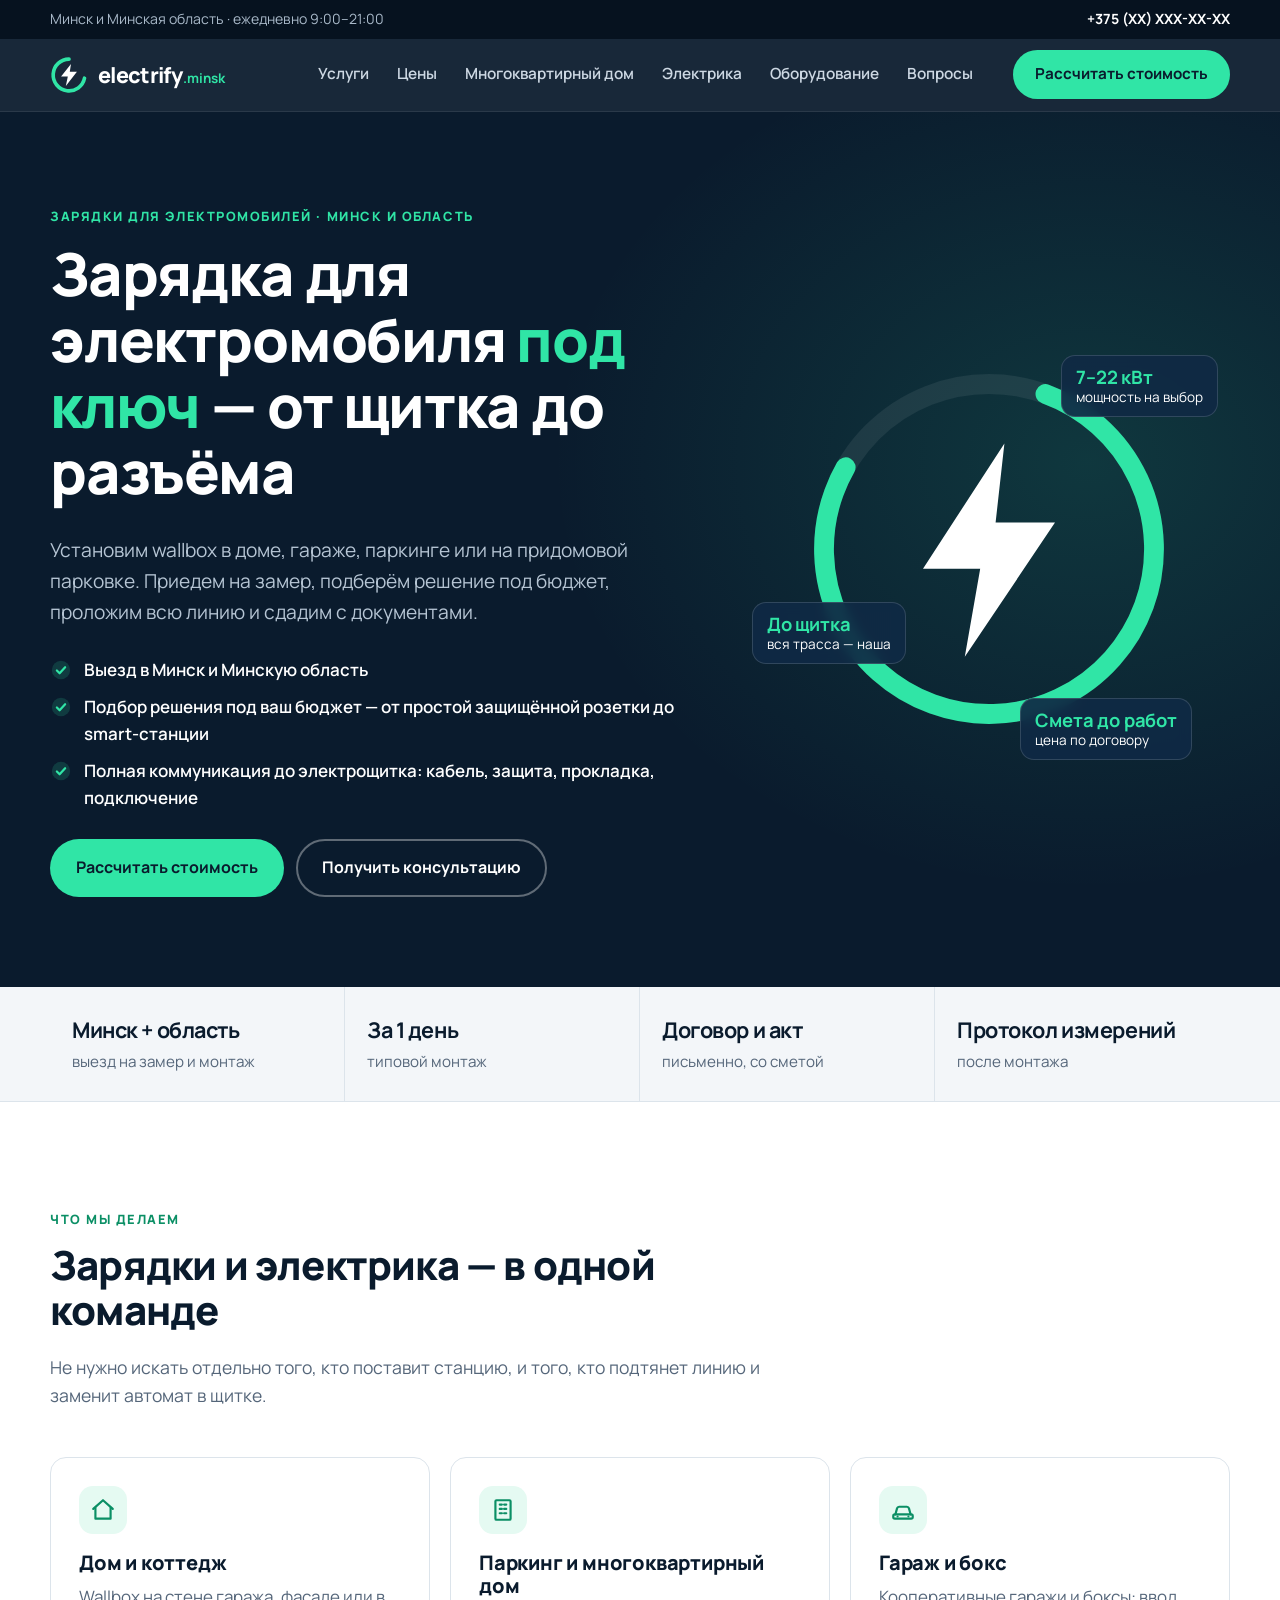
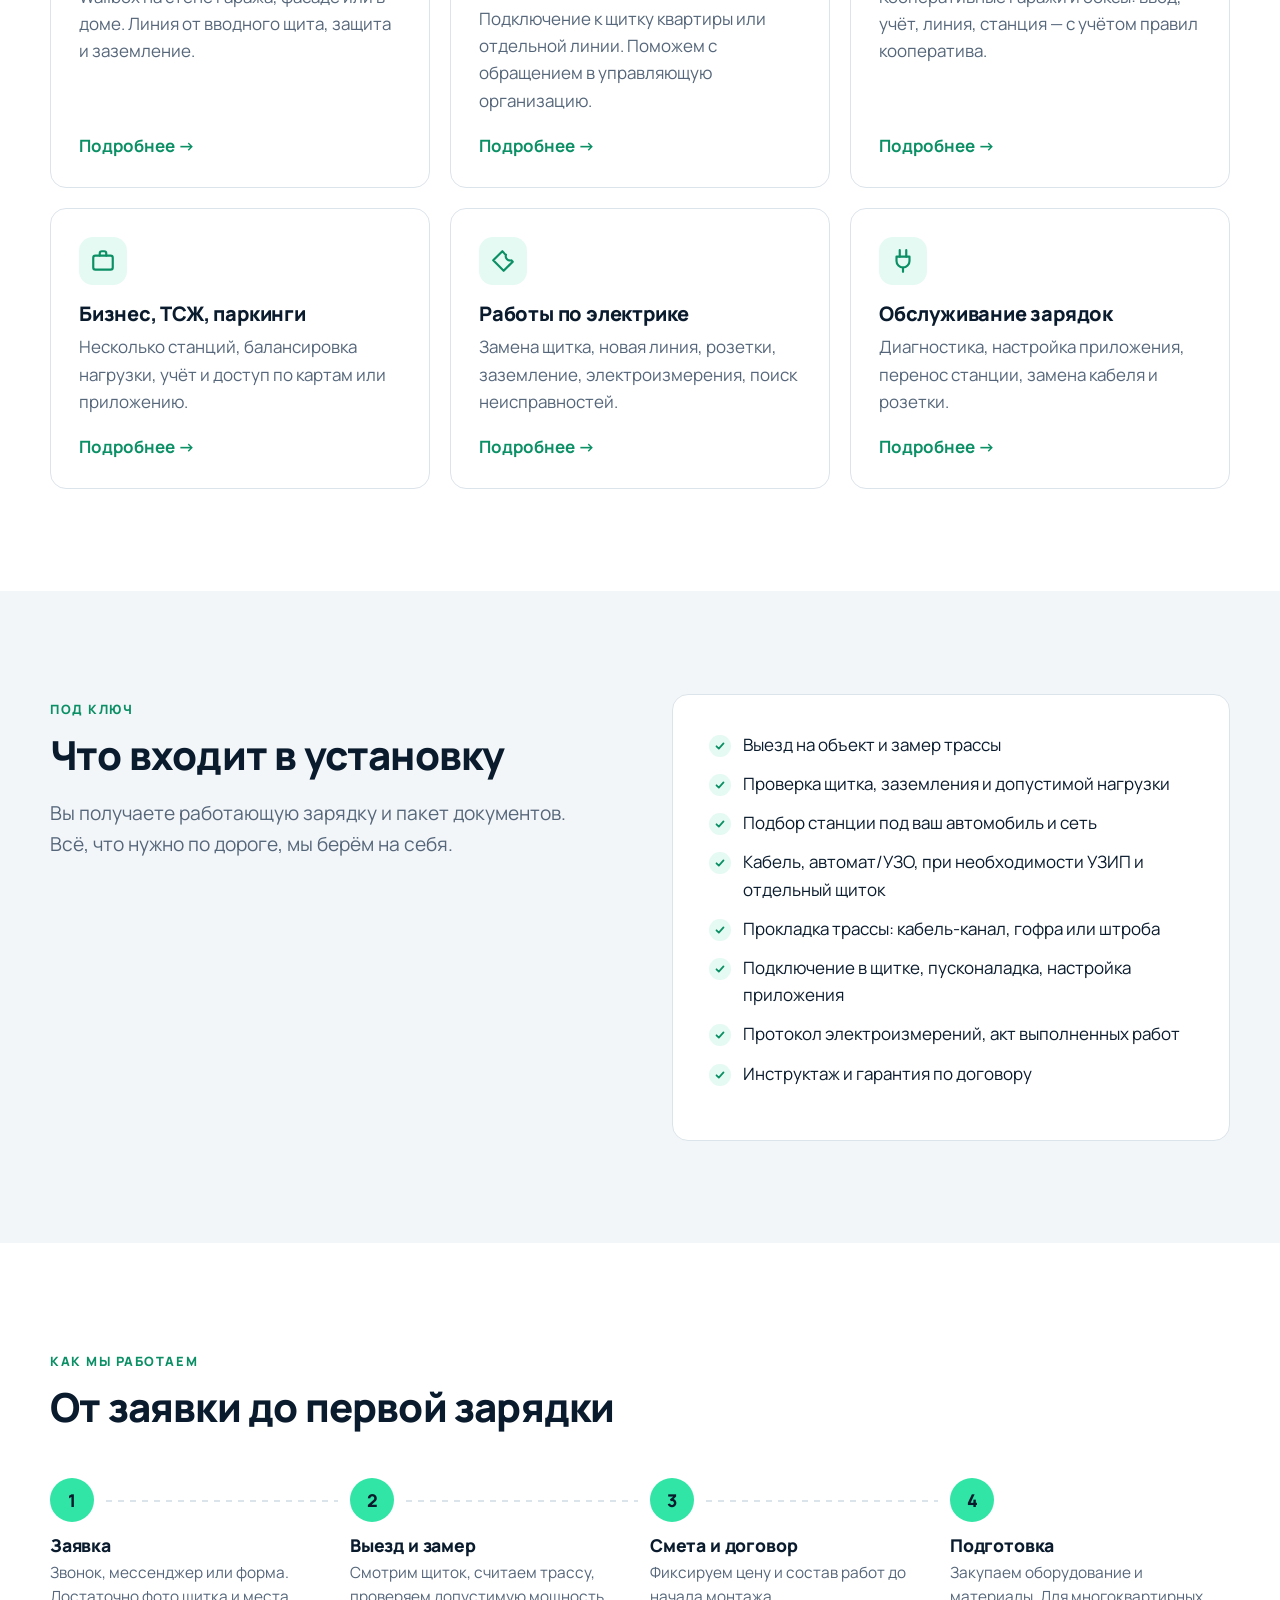
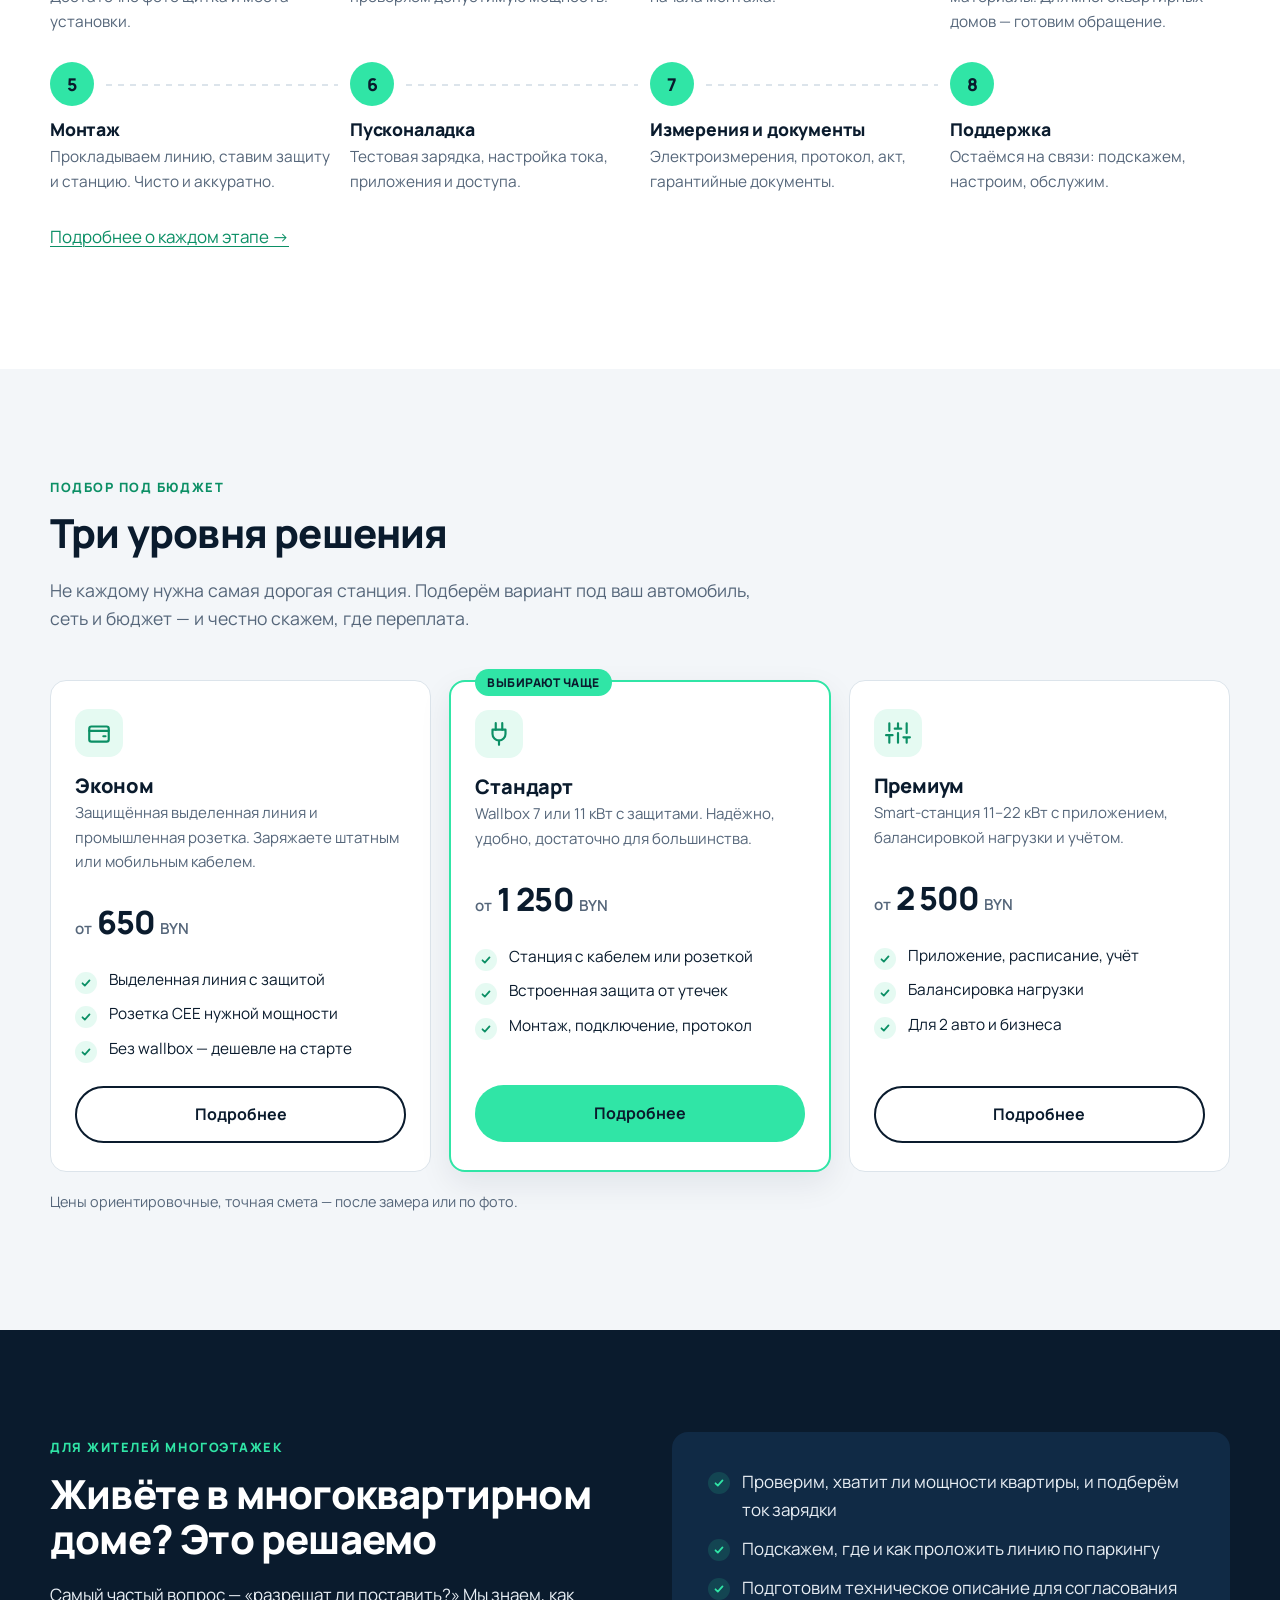
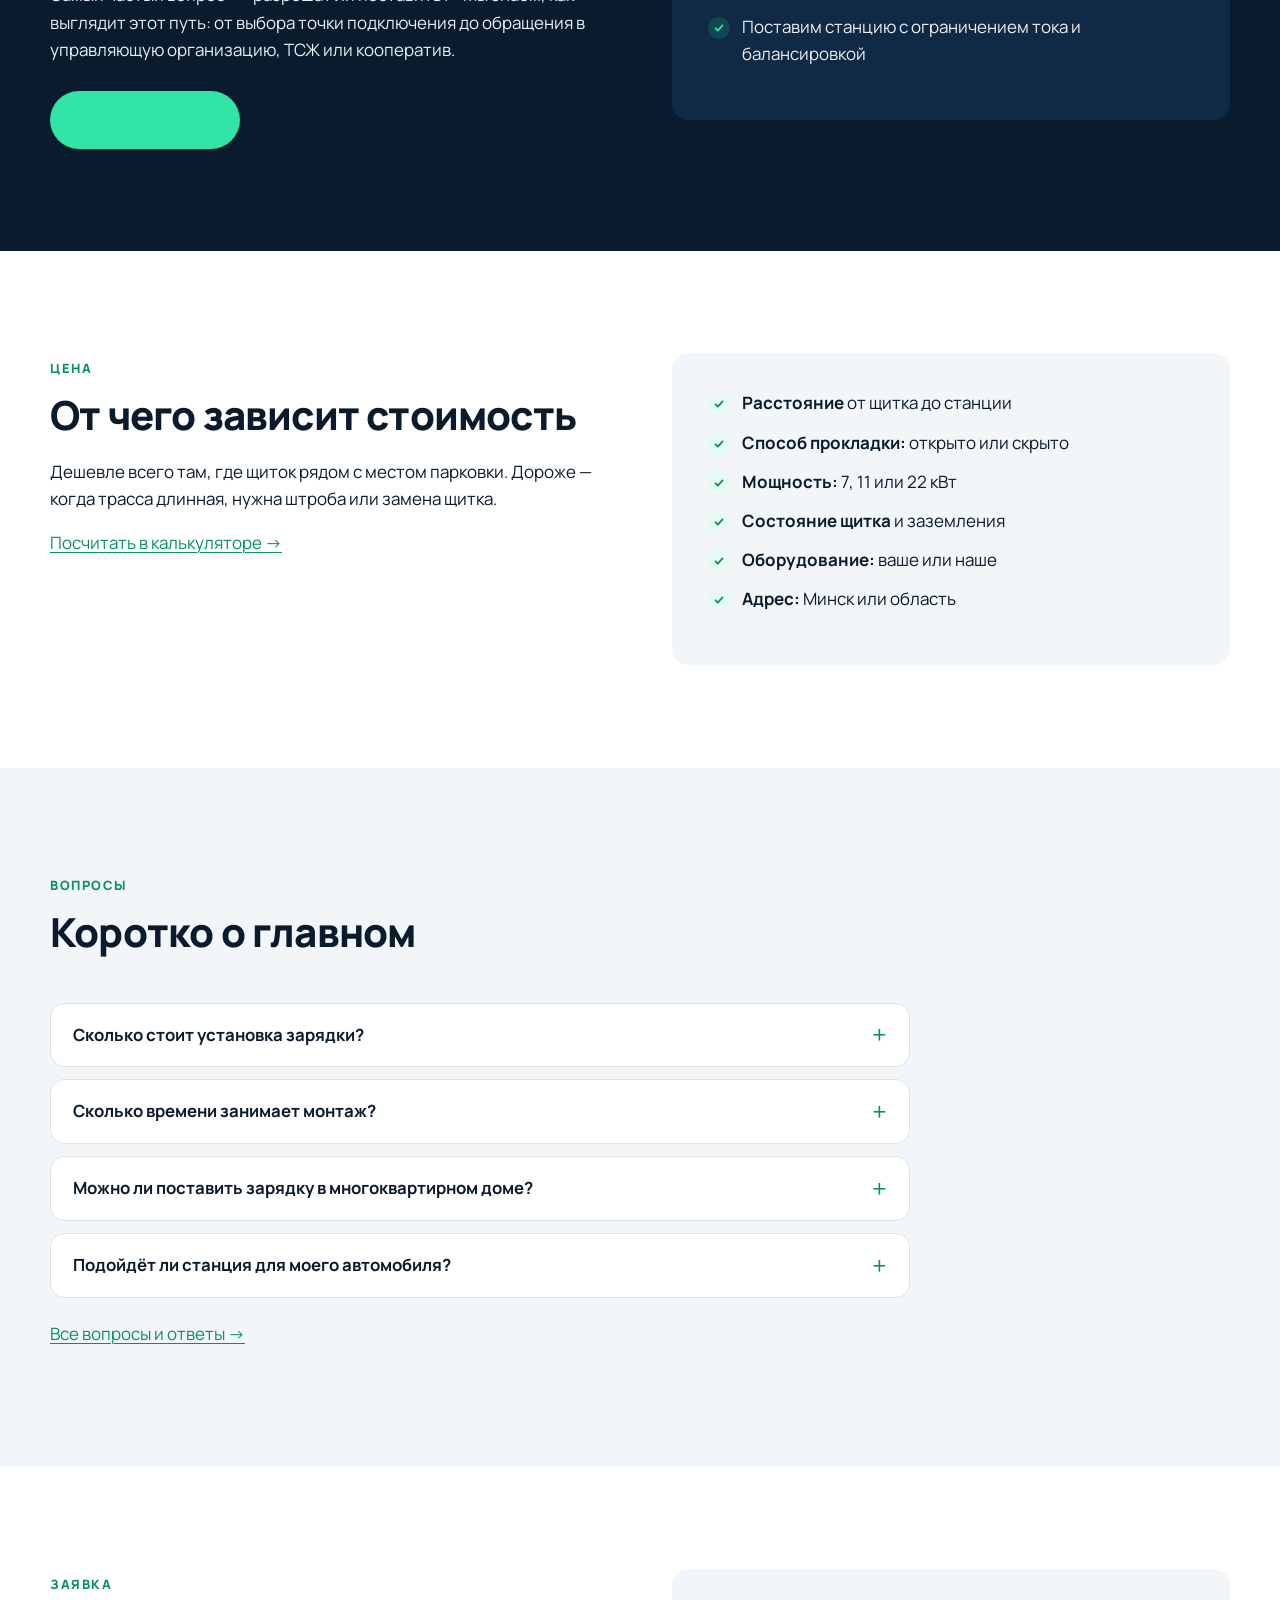
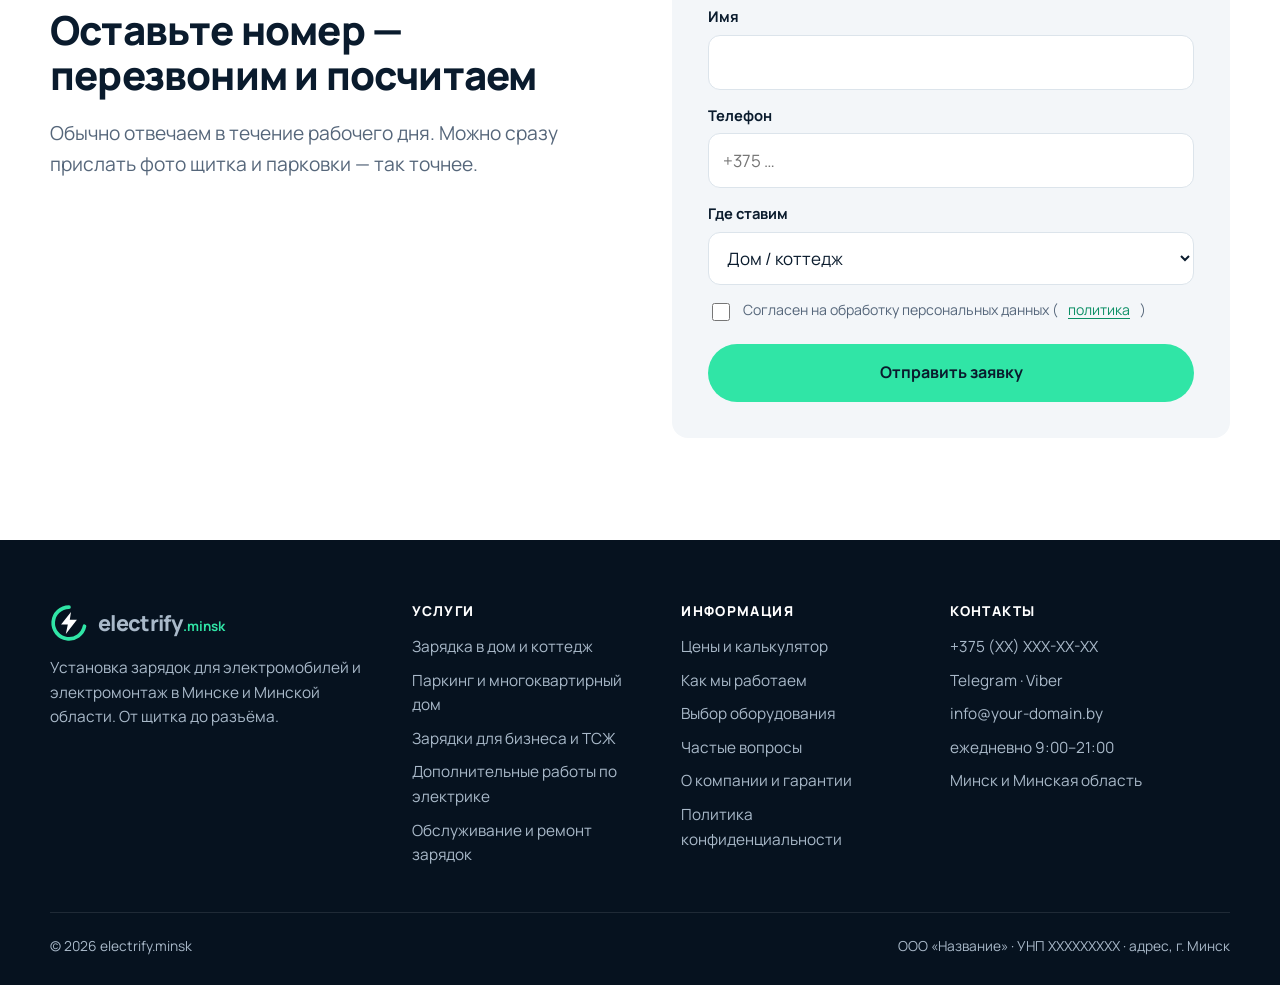
==== index.html @ cba65b7b "electrify.minsk: initial site" ====
<!doctype html>
<html lang="ru">
<head>
<meta charset="utf-8">
<meta name="viewport" content="width=device-width, initial-scale=1">
<title>Установка зарядок для электромобилей в Минске под ключ | electrify.minsk</title>
<meta name="description" content="Установка зарядных станций для электромобилей в Минске и Минской области: дом, гараж, паркинг. Подбор под бюджет, вся трасса до щитка, документы. Рассчитайте стоимость онлайн.">
<meta name="theme-color" content="#0a1b2d">
<meta property="og:type" content="website">
<meta property="og:title" content="Установка зарядок для электромобилей в Минске под ключ | electrify.minsk">
<meta property="og:description" content="Установка зарядных станций для электромобилей в Минске и Минской области: дом, гараж, паркинг. Подбор под бюджет, вся трасса до щитка, документы. Рассчитайте стоимость онлайн.">
<meta property="og:image" content="assets/logo.png">
<meta property="og:locale" content="ru_RU">
<link rel="icon" type="image/png" href="assets/logo.png">
<link rel="apple-touch-icon" href="assets/logo.png">
<link rel="preconnect" href="https://fonts.googleapis.com">
<link rel="preconnect" href="https://fonts.gstatic.com" crossorigin>
<link href="https://fonts.googleapis.com/css2?family=Manrope:wght@400;500;600;700;800&display=swap&subset=cyrillic" rel="stylesheet">
<link rel="stylesheet" href="assets/style.css">
<noscript><style>.reveal{opacity:1;transform:none}</style></noscript>
<script type="application/ld+json">
{"@context":"https://schema.org","@type":"Electrician","name":"electrify.minsk",
"description":"Установка зарядных станций для электромобилей под ключ в Минске и Минской области, электромонтажные работы.",
"areaServed":[{"@type":"City","name":"Минск"},{"@type":"AdministrativeArea","name":"Минская область"}]}
</script>
</head>
<body>
<div class="topbar"><div class="container">
<span>Минск и Минская область · ежедневно 9:00–21:00</span>
<a href="tel:+375XXXXXXXXX">+375 (XX) XXX-XX-XX</a>
</div></div>
<header class="site-header"><div class="container header-inner">
<a class="brand" href="index.html" aria-label="electrify.minsk — на главную"><svg viewBox="0 0 48 48" aria-hidden="true"><path d="M24 4a20 20 0 1 0 19.6 24" fill="none" stroke="#30e5a6" stroke-width="4.6" stroke-linecap="round"/><path d="M26.5 10 14 26h8.5L20 38l14-18h-9z" fill="#fff"/></svg><span class="brand-word">electrify<small>.minsk</small></span></a>
<nav class="nav" id="nav" aria-label="Основное меню"><a href="services.html">Услуги</a><a href="prices.html">Цены</a><a href="apartment.html">Многоквартирный дом</a><a href="electrics.html">Электрика</a><a href="equipment.html">Оборудование</a><a href="faq.html">Вопросы</a></nav>
<a class="btn btn-primary header-cta" href="prices.html#calc">Рассчитать стоимость</a>
<button class="burger" type="button" aria-label="Открыть меню" aria-expanded="false" aria-controls="nav"><span></span></button>
</div></header>
<main>
<section class="hero"><div class="container hero-grid">
<div>
<span class="eyebrow">Зарядки для электромобилей · Минск и область</span>
<h1>Зарядка для электромобиля <em>под ключ</em> — от щитка до разъёма</h1>
<p class="lead">Установим wallbox в доме, гараже, паркинге или на придомовой парковке. Приедем на замер, подберём решение под бюджет, проложим всю линию и сдадим с документами.</p>
<ul class="hero-points">
<li><svg viewBox="0 0 24 24" fill="none" aria-hidden="true"><circle cx="12" cy="12" r="10" fill="rgba(48,229,166,.16)"/><path d="M7.5 12.5l3 3 6-6.5" stroke="#30e5a6" stroke-width="2.4" stroke-linecap="round" stroke-linejoin="round"/></svg><span>Выезд в Минск и Минскую область</span></li>
<li><svg viewBox="0 0 24 24" fill="none" aria-hidden="true"><circle cx="12" cy="12" r="10" fill="rgba(48,229,166,.16)"/><path d="M7.5 12.5l3 3 6-6.5" stroke="#30e5a6" stroke-width="2.4" stroke-linecap="round" stroke-linejoin="round"/></svg><span>Подбор решения под ваш бюджет — от простой защищённой розетки до smart-станции</span></li>
<li><svg viewBox="0 0 24 24" fill="none" aria-hidden="true"><circle cx="12" cy="12" r="10" fill="rgba(48,229,166,.16)"/><path d="M7.5 12.5l3 3 6-6.5" stroke="#30e5a6" stroke-width="2.4" stroke-linecap="round" stroke-linejoin="round"/></svg><span>Полная коммуникация до электрощитка: кабель, защита, прокладка, подключение</span></li>
</ul>
<div class="btn-row"><a class="btn btn-primary" href="prices.html#calc">Рассчитать стоимость</a><a class="btn btn-ghost" href="contacts.html">Получить консультацию</a></div>
</div>
<div class="hero-visual">
<svg class="ring" viewBox="0 0 400 400" role="img" aria-label="Зарядка электромобиля">
<circle cx="200" cy="200" r="150" fill="none" stroke="rgba(255,255,255,.07)" stroke-width="18"/>
<circle class="ring-arc" cx="200" cy="200" r="150" fill="none" stroke="#30e5a6" stroke-width="18" stroke-linecap="round" transform="rotate(-70 200 200)"/>
<path d="M214 104 140 218h52l-14 80 82-122h-54z" fill="#fff"/>
</svg>
<div class="chip chip--1"><b>7–22 кВт</b>мощность на выбор</div>
<div class="chip chip--2"><b>До щитка</b>вся трасса — наша</div>
<div class="chip chip--3"><b>Смета до работ</b>цена по договору</div>
</div>
</div></section>

<section class="facts"><div class="container facts-grid">
<div class="fact"><b>Минск + область</b><span>выезд на замер и монтаж</span></div>
<div class="fact"><b>За 1 день</b><span>типовой монтаж</span></div>
<div class="fact"><b>Договор и акт</b><span>письменно, со сметой</span></div>
<div class="fact"><b>Протокол измерений</b><span>после монтажа</span></div>
</div></section>

<section class="section"><div class="container">
<div class="section-head reveal"><span class="eyebrow">Что мы делаем</span><h2>Зарядки и электрика — в одной команде</h2>
<p>Не нужно искать отдельно того, кто поставит станцию, и того, кто подтянет линию и заменит автомат в щитке.</p></div>
<div class="grid grid-3 reveal">
<a class="card" href="services.html#house"><div class="icon"><svg viewBox="0 0 24 24" fill="none" stroke="currentColor" stroke-width="2" stroke-linecap="round" stroke-linejoin="round" aria-hidden="true"><path d="M3 11l9-8 9 8"/><path d="M5 10v10h14V10"/></svg></div><h3>Дом и коттедж</h3><p>Wallbox на стене гаража, фасаде или в доме. Линия от вводного щита, защита и заземление.</p><span class="more">Подробнее →</span></a>
<a class="card" href="apartment.html"><div class="icon"><svg viewBox="0 0 24 24" fill="none" stroke="currentColor" stroke-width="2" stroke-linecap="round" stroke-linejoin="round" aria-hidden="true"><rect x="5" y="3" width="14" height="18" rx="1"/><path d="M9 7h2M13 7h2M9 11h2M13 11h2M9 15h2M13 15h2"/></svg></div><h3>Паркинг и многоквартирный дом</h3><p>Подключение к щитку квартиры или отдельной линии. Поможем с обращением в управляющую организацию.</p><span class="more">Подробнее →</span></a>
<a class="card" href="services.html#garage"><div class="icon"><svg viewBox="0 0 24 24" fill="none" stroke="currentColor" stroke-width="2" stroke-linecap="round" stroke-linejoin="round" aria-hidden="true"><path d="M5 16l1.5-5.5A2 2 0 0 1 8.4 9h7.2a2 2 0 0 1 1.9 1.5L19 16"/><rect x="3" y="16" width="18" height="4" rx="1.5"/><path d="M7 18h.01M17 18h.01"/></svg></div><h3>Гараж и бокс</h3><p>Кооперативные гаражи и боксы: ввод, учёт, линия, станция — с учётом правил кооператива.</p><span class="more">Подробнее →</span></a>
<a class="card" href="services.html#business"><div class="icon"><svg viewBox="0 0 24 24" fill="none" stroke="currentColor" stroke-width="2" stroke-linecap="round" stroke-linejoin="round" aria-hidden="true"><rect x="3" y="7" width="18" height="13" rx="2"/><path d="M9 7V5a2 2 0 0 1 2-2h2a2 2 0 0 1 2 2v2"/></svg></div><h3>Бизнес, ТСЖ, паркинги</h3><p>Несколько станций, балансировка нагрузки, учёт и доступ по картам или приложению.</p><span class="more">Подробнее →</span></a>
<a class="card" href="electrics.html"><div class="icon"><svg viewBox="0 0 24 24" fill="none" stroke="currentColor" stroke-width="2" stroke-linecap="round" stroke-linejoin="round" aria-hidden="true"><path d="M14.7 6.3a4 4 0 0 0 5 5L21 12.6 12.6 21 3 11.4l8.4-8.4 1.3 1.3a4 4 0 0 0 2 2z"/></svg></div><h3>Работы по электрике</h3><p>Замена щитка, новая линия, розетки, заземление, электроизмерения, поиск неисправностей.</p><span class="more">Подробнее →</span></a>
<a class="card" href="services.html#service"><div class="icon"><svg viewBox="0 0 24 24" fill="none" stroke="currentColor" stroke-width="2" stroke-linecap="round" stroke-linejoin="round" aria-hidden="true"><path d="M9 2v6M15 2v6"/><path d="M6 8h12v4a6 6 0 0 1-12 0z"/><path d="M12 18v4"/></svg></div><h3>Обслуживание зарядок</h3><p>Диагностика, настройка приложения, перенос станции, замена кабеля и розетки.</p><span class="more">Подробнее →</span></a>
</div></div></section>

<section class="section section--alt"><div class="container split">
<div class="reveal"><span class="eyebrow">Под ключ</span><h2>Что входит в установку</h2>
<p class="lead" style="color:var(--muted)">Вы получаете работающую зарядку и пакет документов. Всё, что нужно по дороге, мы берём на себя.</p></div>
<div class="panel reveal"><ul class="checks">
<li>Выезд на объект и замер трассы</li>
<li>Проверка щитка, заземления и допустимой нагрузки</li>
<li>Подбор станции под ваш автомобиль и сеть</li>
<li>Кабель, автомат/УЗО, при необходимости УЗИП и отдельный щиток</li>
<li>Прокладка трассы: кабель-канал, гофра или штроба</li>
<li>Подключение в щитке, пусконаладка, настройка приложения</li>
<li>Протокол электроизмерений, акт выполненных работ</li>
<li>Инструктаж и гарантия по договору</li>
</ul></div>
</div></section>

<section class="section"><div class="container">
<div class="section-head reveal"><span class="eyebrow">Как мы работаем</span><h2>От заявки до первой зарядки</h2></div>
<ol class="steps reveal">
<li><h3>Заявка</h3><p>Звонок, мессенджер или форма. Достаточно фото щитка и места установки.</p></li>
<li><h3>Выезд и замер</h3><p>Смотрим щиток, считаем трассу, проверяем допустимую мощность.</p></li>
<li><h3>Смета и договор</h3><p>Фиксируем цену и состав работ до начала монтажа.</p></li>
<li><h3>Подготовка</h3><p>Закупаем оборудование и материалы. Для многоквартирных домов — готовим обращение.</p></li>
<li><h3>Монтаж</h3><p>Прокладываем линию, ставим защиту и станцию. Чисто и аккуратно.</p></li>
<li><h3>Пусконаладка</h3><p>Тестовая зарядка, настройка тока, приложения и доступа.</p></li>
<li><h3>Измерения и документы</h3><p>Электроизмерения, протокол, акт, гарантийные документы.</p></li>
<li><h3>Поддержка</h3><p>Остаёмся на связи: подскажем, настроим, обслужим.</p></li>
</ol>
<p style="margin-top:28px"><a href="process.html">Подробнее о каждом этапе →</a></p>
</div></section>

<section class="section section--alt"><div class="container">
<div class="section-head reveal"><span class="eyebrow">Подбор под бюджет</span><h2>Три уровня решения</h2>
<p>Не каждому нужна самая дорогая станция. Подберём вариант под ваш автомобиль, сеть и бюджет — и честно скажем, где переплата.</p></div>
<div class="tiers tiers--3 reveal">
<div class="tier"><div class="icon"><svg viewBox="0 0 24 24" fill="none" stroke="currentColor" stroke-width="2" stroke-linecap="round" stroke-linejoin="round" aria-hidden="true"><rect x="3" y="6" width="18" height="14" rx="2"/><path d="M3 10h18M16 15h2"/></svg></div><h3>Эконом</h3><p class="for">Защищённая выделенная линия и промышленная розетка. Заряжаете штатным или мобильным кабелем.</p><div class="price"><small>от</small> 650 <small>BYN</small></div>
<ul class="checks"><li>Выделенная линия с защитой</li><li>Розетка CEE нужной мощности</li><li>Без wallbox — дешевле на старте</li></ul><a class="btn btn-outline" href="prices.html">Подробнее</a></div>
<div class="tier tier--hit"><span class="tier-badge">Выбирают чаще</span><div class="icon"><svg viewBox="0 0 24 24" fill="none" stroke="currentColor" stroke-width="2" stroke-linecap="round" stroke-linejoin="round" aria-hidden="true"><path d="M9 2v6M15 2v6"/><path d="M6 8h12v4a6 6 0 0 1-12 0z"/><path d="M12 18v4"/></svg></div><h3>Стандарт</h3><p class="for">Wallbox 7 или 11 кВт с защитами. Надёжно, удобно, достаточно для большинства.</p><div class="price"><small>от</small> 1 250 <small>BYN</small></div>
<ul class="checks"><li>Станция с кабелем или розеткой</li><li>Встроенная защита от утечек</li><li>Монтаж, подключение, протокол</li></ul><a class="btn btn-primary" href="prices.html">Подробнее</a></div>
<div class="tier"><div class="icon"><svg viewBox="0 0 24 24" fill="none" stroke="currentColor" stroke-width="2" stroke-linecap="round" stroke-linejoin="round" aria-hidden="true"><path d="M4 21v-7M4 10V3M12 21v-9M12 8V3M20 21v-5M20 12V3M1 14h6M9 8h6M17 16h6"/></svg></div><h3>Премиум</h3><p class="for">Smart-станция 11–22 кВт с приложением, балансировкой нагрузки и учётом.</p><div class="price"><small>от</small> 2 500 <small>BYN</small></div>
<ul class="checks"><li>Приложение, расписание, учёт</li><li>Балансировка нагрузки</li><li>Для 2 авто и бизнеса</li></ul><a class="btn btn-outline" href="prices.html">Подробнее</a></div>
</div>
<p class="note" style="margin-top:18px">Цены ориентировочные, точная смета — после замера или по фото.</p>
</div></section>

<section class="section section--dark"><div class="container split">
<div class="reveal"><span class="eyebrow">Для жителей многоэтажек</span><h2>Живёте в многоквартирном доме? Это решаемо</h2>
<p>Самый частый вопрос — «разрешат ли поставить?» Мы знаем, как выглядит этот путь: от выбора точки подключения до обращения в управляющую организацию, ТСЖ или кооператив.</p>
<div class="btn-row"><a class="btn btn-primary" href="apartment.html">Как это работает</a></div></div>
<div class="panel reveal"><ul class="checks">
<li>Проверим, хватит ли мощности квартиры, и подберём ток зарядки</li>
<li>Подскажем, где и как проложить линию по паркингу</li>
<li>Подготовим техническое описание для согласования</li>
<li>Поставим станцию с ограничением тока и балансировкой</li>
</ul></div>
</div></section>

<section class="section"><div class="container split">
<div class="reveal"><span class="eyebrow">Цена</span><h2>От чего зависит стоимость</h2>
<p>Дешевле всего там, где щиток рядом с местом парковки. Дороже — когда трасса длинная, нужна штроба или замена щитка.</p>
<p><a href="prices.html#calc">Посчитать в калькуляторе →</a></p></div>
<div class="panel reveal"><ul class="checks">
<li><b>Расстояние</b> от щитка до станции</li>
<li><b>Способ прокладки:</b> открыто или скрыто</li>
<li><b>Мощность:</b> 7, 11 или 22 кВт</li>
<li><b>Состояние щитка</b> и заземления</li>
<li><b>Оборудование:</b> ваше или наше</li>
<li><b>Адрес:</b> Минск или область</li>
</ul></div>
</div></section>

<section class="section section--alt"><div class="container">
<div class="section-head reveal"><span class="eyebrow">Вопросы</span><h2>Коротко о главном</h2></div>
<div class="faq reveal">
<details><summary>Сколько стоит установка зарядки?</summary><p>От 650 BYN за простую защищённую линию с розеткой и от 1 250 BYN за wallbox «под ключ». Итог зависит от длины трассы, способа прокладки и состояния щитка. Посчитайте в <a href='prices.html#calc'>калькуляторе</a> или пришлите фото — назовём цену до выезда.</p></details><details><summary>Сколько времени занимает монтаж?</summary><p>Типовая установка — несколько часов, обычно в один день. Длинная трасса, штроба или замена щитка могут занять 1–2 дня.</p></details><details><summary>Можно ли поставить зарядку в многоквартирном доме?</summary><p>Да, это распространённая ситуация. Порядок зависит от дома и места парковки: чаще всего нужно согласие управляющей организации, ТСЖ или кооператива. Мы поможем подготовить обращение. Подробности — на <a href='apartment.html'>отдельной странице</a>.</p></details><details><summary>Подойдёт ли станция для моего автомобиля?</summary><p>Да. Подберём разъём (Type 2, GB/T и другие) и ток зарядки под ваш автомобиль. Достаточно марки, модели и года выпуска.</p></details>
</div>
<p style="margin-top:22px"><a href="faq.html">Все вопросы и ответы →</a></p>
</div></section>

<section class="section"><div class="container split">
<div class="reveal"><span class="eyebrow">Заявка</span><h2>Оставьте номер — перезвоним и посчитаем</h2>
<p class="lead" style="color:var(--muted)">Обычно отвечаем в течение рабочего дня. Можно сразу прислать фото щитка и парковки — так точнее.</p></div>
<div class="reveal">
<form data-lead novalidate class="panel" style="display:grid;gap:14px">
<div><label for="h-name">Имя</label><input id="h-name" name="name" type="text" required autocomplete="name"></div>
<div><label for="h-phone">Телефон</label><input id="h-phone" name="phone" type="tel" required autocomplete="tel" placeholder="+375 …"></div>
<div><label for="h-type">Где ставим</label><select id="h-type" name="type"><option>Дом / коттедж</option><option>Паркинг / многоквартирный дом</option><option>Гараж</option><option>Бизнес / ТСЖ</option><option>Пока не знаю</option></select></div>
<label class="check"><input type="checkbox" required> Согласен на обработку персональных данных (<a href="privacy.html">политика</a>)</label>
<button class="btn btn-primary" type="submit">Отправить заявку</button>
</form>
<div class="form-ok" role="status">Спасибо! Заявка принята, мы свяжемся с вами.</div>
</div>
</div></section>
</main>
<footer class="site-footer"><div class="container">
<div class="footer-grid">
<div><a class="brand" href="index.html"><svg viewBox="0 0 48 48" aria-hidden="true"><path d="M24 4a20 20 0 1 0 19.6 24" fill="none" stroke="#30e5a6" stroke-width="4.6" stroke-linecap="round"/><path d="M26.5 10 14 26h8.5L20 38l14-18h-9z" fill="#fff"/></svg><span class="brand-word">electrify<small>.minsk</small></span></a>
<p>Установка зарядок для электромобилей и электромонтаж в Минске и Минской области. От щитка до разъёма.</p></div>
<div><h4>Услуги</h4><ul><li><a href="services.html#house">Зарядка в дом и коттедж</a></li><li><a href="apartment.html">Паркинг и многоквартирный дом</a></li><li><a href="services.html#business">Зарядки для бизнеса и ТСЖ</a></li><li><a href="electrics.html">Дополнительные работы по электрике</a></li><li><a href="services.html#service">Обслуживание и ремонт зарядок</a></li></ul></div>
<div><h4>Информация</h4><ul><li><a href="prices.html">Цены и калькулятор</a></li><li><a href="process.html">Как мы работаем</a></li><li><a href="equipment.html">Выбор оборудования</a></li><li><a href="faq.html">Частые вопросы</a></li><li><a href="about.html">О компании и гарантии</a></li><li><a href="privacy.html">Политика конфиденциальности</a></li></ul></div>
<div><h4>Контакты</h4><ul>
<li><a href="tel:+375XXXXXXXXX">+375 (XX) XXX-XX-XX</a></li>
<li><a href="https://t.me/CHANGE_ME" rel="noopener">Telegram</a> · <a href="viber://chat?number=%2B375XXXXXXXXX">Viber</a></li>
<li><a href="mailto:info@your-domain.by">info@your-domain.by</a></li>
<li>ежедневно 9:00–21:00</li>
<li>Минск и Минская область</li></ul></div>
</div>
<div class="footer-bottom"><span>© <span id="year">2026</span> electrify.minsk</span><span>ООО «Название» · УНП XXXXXXXXX · адрес, г. Минск</span></div>
</div></footer>
<div class="mobile-bar">
<a class="btn btn-outline" style="color:#fff;border-color:rgba(255,255,255,.35)" href="tel:+375XXXXXXXXX">Позвонить</a>
<a class="btn btn-primary" href="https://t.me/CHANGE_ME" rel="noopener">Написать</a>
</div>
<script src="assets/main.js"></script>
</body>
</html>
---- assets/style.css ----
/* electrify.minsk — общие стили. Палитра взята из логотипа. */
:root {
  --navy: #0a1b2d;
  --navy-2: #102a45;
  --navy-3: #1a3a5e;
  --mint: #30e5a6;
  --mint-d: #0b8f65;
  --mint-soft: #e5faf2;
  --ink: #0a1b2d;
  --muted: #55667a;
  --line: #dce4eb;
  --bg: #ffffff;
  --bg-alt: #f3f6f9;
  --radius: 16px;
  --shadow: 0 12px 32px rgba(10, 27, 45, .08);
  --font: 'Manrope', system-ui, -apple-system, 'Segoe UI', Roboto, Arial, sans-serif;
  --maxw: 1180px;
}

*, *::before, *::after { box-sizing: border-box; }
html { scroll-behavior: smooth; -webkit-text-size-adjust: 100%; }
body {
  margin: 0; font-family: var(--font); color: var(--ink); background: var(--bg);
  font-size: 17px; line-height: 1.6; -webkit-font-smoothing: antialiased;
}
img, svg { max-width: 100%; display: block; }
a { color: var(--mint-d); text-decoration-thickness: 1px; text-underline-offset: 3px; }
a:hover { color: var(--navy); }
h1, h2, h3, h4 { line-height: 1.12; letter-spacing: -.02em; margin: 0 0 .5em; font-weight: 800; }
h1 { font-size: clamp(2.1rem, 5vw, 3.7rem); }
h2 { font-size: clamp(1.7rem, 3.4vw, 2.5rem); }
h3 { font-size: 1.25rem; letter-spacing: -.01em; }
p { margin: 0 0 1em; }
ul, ol { margin: 0 0 1em; padding-left: 1.2em; }
:focus-visible { outline: 3px solid var(--mint); outline-offset: 3px; border-radius: 6px; }

.container { width: min(100% - 40px, var(--maxw)); margin-inline: auto; }
.section { padding: clamp(56px, 8vw, 104px) 0; }
.section--alt { background: var(--bg-alt); }
.section--dark { background: var(--navy); color: #e8eef4; }
.section--dark h2, .section--dark h3 { color: #fff; }
.section--dark a { color: var(--mint); }
.section-head { max-width: 720px; margin-bottom: clamp(28px, 4vw, 48px); }
.section-head p { color: var(--muted); font-size: 1.1rem; }
.section--dark .section-head p { color: #a9b9c9; }
.eyebrow {
  display: inline-block; font-size: .8rem; font-weight: 800; letter-spacing: .12em; text-transform: uppercase;
  color: var(--mint-d); margin-bottom: 14px;
}
.section--dark .eyebrow, .hero .eyebrow, .page-hero .eyebrow { color: var(--mint); }
.lead { font-size: 1.2rem; color: var(--muted); max-width: 640px; }

/* Кнопки */
.btn {
  display: inline-flex; align-items: center; justify-content: center; gap: 8px;
  padding: 14px 24px; border-radius: 999px; font: inherit; font-weight: 700; font-size: 1rem;
  text-decoration: none; border: 2px solid transparent; cursor: pointer; transition: transform .15s, background .15s, color .15s, border-color .15s;
}
.btn:hover { transform: translateY(-1px); }
.btn-primary { background: var(--mint); color: var(--navy); }
.btn-primary:hover { background: #55efba; color: var(--navy); }
.btn-ghost { border-color: rgba(255,255,255,.35); color: #fff; }
.btn-ghost:hover { border-color: var(--mint); color: var(--mint); }
.btn-dark { background: var(--navy); color: #fff; }
.btn-dark:hover { background: var(--navy-3); color: #fff; }
.btn-outline { border-color: var(--navy); color: var(--navy); }
.btn-outline:hover { background: var(--navy); color: #fff; }
.btn-row { display: flex; flex-wrap: wrap; gap: 12px; margin-top: 28px; }

/* Верхняя полоса и шапка */
.topbar { background: #06121f; color: #a9b9c9; font-size: .88rem; }
.topbar .container { display: flex; justify-content: space-between; gap: 16px; padding: 8px 0; flex-wrap: wrap; }
.topbar a { color: #fff; text-decoration: none; font-weight: 700; }
.topbar a:hover { color: var(--mint); }
.site-header {
  position: sticky; top: 0; z-index: 50; background: rgba(10, 27, 45, .94); backdrop-filter: blur(10px);
  border-bottom: 1px solid rgba(255,255,255,.08);
}
.header-inner { display: flex; align-items: center; gap: 28px; min-height: 72px; }
.brand { display: flex; align-items: center; gap: 10px; text-decoration: none; color: #fff; flex-shrink: 0; }
.brand svg { width: 38px; height: 38px; }
.brand-word { font-weight: 800; font-size: 1.35rem; letter-spacing: -.03em; line-height: 1; }
.brand-word small { font-size: .62em; color: var(--mint); font-weight: 700; letter-spacing: 0; margin-left: 1px; }
.nav { display: flex; gap: 4px; margin-left: auto; }
.nav a {
  color: #cdd8e3; text-decoration: none; font-weight: 600; font-size: .96rem; padding: 8px 12px; border-radius: 999px;
}
.nav a:hover { color: #fff; background: rgba(255,255,255,.08); }
.nav a[aria-current="page"] { color: var(--navy); background: var(--mint); }
.header-cta { padding: 10px 20px; font-size: .95rem; }
.burger { display: none; margin-left: auto; width: 44px; height: 44px; border: 0; background: transparent; cursor: pointer; position: relative; }
.burger span, .burger span::before, .burger span::after {
  content: ""; position: absolute; left: 10px; right: 10px; height: 2px; background: #fff; border-radius: 2px; transition: transform .2s, opacity .2s;
}
.burger span { top: 21px; }
.burger span::before { left: 0; right: 0; top: -7px; }
.burger span::after { left: 0; right: 0; top: 7px; }
.burger[aria-expanded="true"] span { background: transparent; }
.burger[aria-expanded="true"] span::before { transform: translateY(7px) rotate(45deg); }
.burger[aria-expanded="true"] span::after { transform: translateY(-7px) rotate(-45deg); }

/* Hero */
.hero { background: var(--navy); color: #fff; overflow: hidden; position: relative; }
.hero::before {
  content: ""; position: absolute; inset: 0;
  background: radial-gradient(60% 70% at 85% 40%, rgba(48,229,166,.14), transparent 70%);
  pointer-events: none;
}
.hero-grid { display: grid; grid-template-columns: 1.15fr .85fr; gap: 48px; align-items: center; padding: clamp(48px, 7vw, 96px) 0; position: relative; }
.hero h1 { color: #fff; }
.hero h1 em { font-style: normal; color: var(--mint); }
.hero .lead { color: #b6c5d4; }
.hero-points { list-style: none; padding: 0; margin: 28px 0 0; display: grid; gap: 10px; }
.hero-points li { display: flex; gap: 12px; align-items: flex-start; font-weight: 600; }
.hero-points svg { width: 22px; height: 22px; flex: none; margin-top: 3px; }
.hero-visual { position: relative; max-width: 440px; margin-inline: auto; width: 100%; }
.hero-visual .ring { width: 100%; height: auto; }
.ring-arc { stroke-dasharray: 942; stroke-dashoffset: 942; animation: charge 2.4s .3s cubic-bezier(.3,.7,.2,1) forwards; }
@keyframes charge { to { stroke-dashoffset: 210; } }
.chip {
  position: absolute; background: rgba(16,42,69,.92); border: 1px solid rgba(255,255,255,.14); border-radius: 14px;
  padding: 10px 14px; font-size: .85rem; line-height: 1.25; backdrop-filter: blur(6px);
}
.chip b { display: block; font-size: 1.15rem; color: var(--mint); letter-spacing: -.01em; }
.chip--1 { top: 6%; right: -2%; }
.chip--2 { bottom: 24%; left: -4%; }
.chip--3 { bottom: 2%; right: 4%; }

/* Страничный hero */
.page-hero { background: var(--navy); color: #fff; padding: clamp(40px, 6vw, 72px) 0 clamp(36px, 5vw, 60px); position: relative; overflow: hidden; }
.page-hero::after {
  content: ""; position: absolute; right: -80px; top: -80px; width: 320px; height: 320px; border-radius: 50%;
  border: 14px solid rgba(48,229,166,.16); border-bottom-color: transparent; border-left-color: transparent; transform: rotate(20deg);
}
.page-hero h1 { color: #fff; font-size: clamp(1.9rem, 4.2vw, 3rem); max-width: 820px; }
.page-hero .lead { color: #b6c5d4; }
.crumbs { font-size: .88rem; color: #8ea2b6; margin-bottom: 18px; }
.crumbs a { color: #b6c5d4; text-decoration: none; }
.crumbs a:hover { color: var(--mint); }

/* Полоса фактов */
.facts { background: var(--bg-alt); border-bottom: 1px solid var(--line); }
.facts-grid { display: grid; grid-template-columns: repeat(4, 1fr); }
.fact { padding: 26px 22px; border-right: 1px solid var(--line); }
.fact:last-child { border-right: 0; }
.fact b { display: block; font-size: 1.35rem; letter-spacing: -.02em; }
.fact span { color: var(--muted); font-size: .95rem; }

/* Сетки и карточки */
.grid { display: grid; gap: 20px; }
.grid-2 { grid-template-columns: repeat(2, 1fr); }
.grid-3 { grid-template-columns: repeat(3, 1fr); }
.grid-4 { grid-template-columns: repeat(4, 1fr); }
.card {
  background: #fff; border: 1px solid var(--line); border-radius: var(--radius); padding: 28px; display: flex; flex-direction: column;
  transition: box-shadow .2s, transform .2s, border-color .2s; text-decoration: none; color: inherit;
}
a.card:hover { box-shadow: var(--shadow); transform: translateY(-3px); border-color: var(--mint); color: inherit; }
.card h3 { margin-bottom: .4em; }
.card p { color: var(--muted); margin-bottom: 0; }
.card .more { margin-top: auto; padding-top: 18px; font-weight: 700; color: var(--mint-d); }
.icon {
  width: 48px; height: 48px; border-radius: 14px; background: var(--mint-soft); color: var(--mint-d);
  display: grid; place-items: center; margin-bottom: 18px;
}
.icon svg { width: 26px; height: 26px; }
.section--dark .card { background: var(--navy-2); border-color: rgba(255,255,255,.1); }
.section--dark .card p { color: #a9b9c9; }
.section--dark .icon { background: rgba(48,229,166,.12); color: var(--mint); }

/* Списки с галочками */
.checks { list-style: none; padding: 0; margin: 0 0 1em; display: grid; gap: 12px; }
.checks li { position: relative; padding-left: 34px; }
.checks li::before {
  content: ""; position: absolute; left: 0; top: 4px; width: 22px; height: 22px; border-radius: 50%; background: var(--mint-soft);
  background-image: url("data:image/svg+xml,%3Csvg xmlns='http://www.w3.org/2000/svg' viewBox='0 0 24 24' fill='none' stroke='%230b8f65' stroke-width='3' stroke-linecap='round' stroke-linejoin='round'%3E%3Cpath d='M6 12.5l4 4 8-9'/%3E%3C/svg%3E");
  background-size: 14px; background-repeat: no-repeat; background-position: center;
}
.section--dark .checks li::before { background-color: rgba(48,229,166,.14);
  background-image: url("data:image/svg+xml,%3Csvg xmlns='http://www.w3.org/2000/svg' viewBox='0 0 24 24' fill='none' stroke='%2330e5a6' stroke-width='3' stroke-linecap='round' stroke-linejoin='round'%3E%3Cpath d='M6 12.5l4 4 8-9'/%3E%3C/svg%3E"); }
.checks--cross li::before {
  background-color: #fdecec;
  background-image: url("data:image/svg+xml,%3Csvg xmlns='http://www.w3.org/2000/svg' viewBox='0 0 24 24' fill='none' stroke='%23c0392b' stroke-width='3' stroke-linecap='round'%3E%3Cpath d='M7 7l10 10M17 7L7 17'/%3E%3C/svg%3E");
}

.split { display: grid; grid-template-columns: 1fr 1fr; gap: clamp(28px, 5vw, 72px); align-items: start; }
.panel { background: var(--bg-alt); border-radius: var(--radius); padding: clamp(24px, 3vw, 36px); }
.section--alt .panel { background: #fff; border: 1px solid var(--line); }
.section--dark .panel { background: var(--navy-2); }

/* Шаги */
.steps { list-style: none; padding: 0; margin: 0; display: grid; grid-template-columns: repeat(4, 1fr); gap: 28px 20px; counter-reset: s; }
.steps li { counter-increment: s; position: relative; padding-top: 58px; }
.steps li::before {
  content: counter(s); position: absolute; top: 0; left: 0; width: 44px; height: 44px; border-radius: 50%;
  background: var(--mint); color: var(--navy); font-weight: 800; display: grid; place-items: center; font-size: 1.1rem;
}
.steps li::after { content: ""; position: absolute; top: 22px; left: 56px; right: -8px; height: 2px; background: repeating-linear-gradient(90deg, var(--line) 0 6px, transparent 6px 12px); }
.steps li:nth-child(4n)::after, .steps li:last-child::after { display: none; }
.section--dark .steps li::after { background: repeating-linear-gradient(90deg, rgba(255,255,255,.25) 0 6px, transparent 6px 12px); }
.steps h3 { font-size: 1.1rem; margin-bottom: .3em; }
.steps p { color: var(--muted); font-size: .96rem; margin: 0; }
.section--dark .steps p { color: #a9b9c9; }

/* Тарифы */
.tiers { display: grid; grid-template-columns: repeat(4, 1fr); gap: 18px; align-items: stretch; }
.tiers--3 { grid-template-columns: repeat(3, 1fr); }
.tier { background: #fff; border: 1px solid var(--line); border-radius: var(--radius); padding: 28px 24px; display: flex; flex-direction: column; position: relative; }
.tier--hit { border: 2px solid var(--mint); box-shadow: var(--shadow); }
.tier-badge { position: absolute; top: -13px; left: 24px; background: var(--mint); color: var(--navy); font-size: .75rem; font-weight: 800; padding: 4px 12px; border-radius: 999px; letter-spacing: .04em; text-transform: uppercase; }
.tier h3 { margin-bottom: .2em; }
.tier .for { color: var(--muted); font-size: .94rem; min-height: 3em; }
.price { font-size: 2rem; font-weight: 800; letter-spacing: -.03em; margin: 8px 0 2px; }
.price small { font-size: .95rem; font-weight: 600; color: var(--muted); letter-spacing: 0; }
.tier .checks { margin: 18px 0 24px; font-size: .96rem; gap: 10px; }
.tier .btn { margin-top: auto; }
.note { font-size: .9rem; color: var(--muted); }

/* Таблицы */
.table-wrap { overflow-x: auto; border: 1px solid var(--line); border-radius: var(--radius); background: #fff; }
table { width: 100%; border-collapse: collapse; font-size: .98rem; min-width: 560px; }
th, td { text-align: left; padding: 14px 20px; border-bottom: 1px solid var(--line); vertical-align: top; }
th { background: var(--bg-alt); font-size: .82rem; letter-spacing: .06em; text-transform: uppercase; color: var(--muted); }
tr:last-child td { border-bottom: 0; }
td:last-child, th:last-child { text-align: right; white-space: nowrap; font-weight: 700; }
td.l, th.l { text-align: left; white-space: normal; font-weight: 400; }

/* Калькулятор */
.calc { display: grid; grid-template-columns: 1.1fr .9fr; gap: 0; border-radius: var(--radius); overflow: hidden; border: 1px solid var(--line); background: #fff; }
.calc-form { padding: clamp(22px, 3vw, 36px); display: grid; gap: 20px; }
.calc-out { background: var(--navy); color: #fff; padding: clamp(22px, 3vw, 36px); display: flex; flex-direction: column; justify-content: center; }
.calc-out .label { color: #a9b9c9; font-size: .9rem; }
.calc-out .sum { font-size: clamp(2rem, 4vw, 2.9rem); font-weight: 800; letter-spacing: -.03em; color: var(--mint); line-height: 1.1; margin: 6px 0 14px; }
.calc-out ul { color: #cdd8e3; font-size: .94rem; padding-left: 1.1em; }

/* Формы */
label { display: block; font-weight: 700; font-size: .92rem; margin-bottom: 6px; }
input[type=text], input[type=tel], input[type=email], select, textarea {
  width: 100%; font: inherit; padding: 13px 14px; border: 1.5px solid var(--line); border-radius: 12px; background: #fff; color: var(--ink);
}
input:focus, select:focus, textarea:focus { outline: none; border-color: var(--mint-d); box-shadow: 0 0 0 4px rgba(48,229,166,.25); }
textarea { min-height: 110px; resize: vertical; }
input[type=range] { width: 100%; accent-color: var(--mint-d); }
.range-val { float: right; color: var(--mint-d); }
.form-grid { display: grid; grid-template-columns: 1fr 1fr; gap: 16px; }
.form-grid .full { grid-column: 1 / -1; }
.check { display: flex; gap: 10px; align-items: flex-start; font-weight: 400; font-size: .88rem; color: var(--muted); }
.check input { margin-top: 4px; accent-color: var(--mint-d); width: 18px; height: 18px; flex: none; }
.form-ok { display: none; background: var(--mint-soft); border: 1px solid var(--mint); color: var(--navy); border-radius: 12px; padding: 16px 18px; font-weight: 600; }

/* FAQ */
.faq { display: grid; gap: 12px; max-width: 860px; }
.faq details { background: #fff; border: 1px solid var(--line); border-radius: 14px; padding: 0 22px; }
.faq summary { cursor: pointer; font-weight: 700; padding: 18px 28px 18px 0; list-style: none; position: relative; font-size: 1.05rem; }
.faq summary::-webkit-details-marker { display: none; }
.faq summary::after { content: "+"; position: absolute; right: 0; top: 50%; transform: translateY(-50%); font-size: 1.6rem; font-weight: 400; color: var(--mint-d); transition: transform .2s; }
.faq details[open] summary::after { transform: translateY(-50%) rotate(45deg); }
.faq details[open] { border-color: var(--mint); }
.faq details p, .faq details ul { color: var(--muted); }
.faq h2 { margin: 36px 0 14px; font-size: 1.5rem; }

/* CTA-блок */
.cta-band { background: var(--navy); color: #fff; border-radius: 24px; padding: clamp(28px, 5vw, 56px); display: grid; grid-template-columns: 1.2fr .8fr; gap: 32px; align-items: center; position: relative; overflow: hidden; }
.cta-band::after { content: ""; position: absolute; right: -60px; bottom: -90px; width: 260px; height: 260px; border-radius: 50%; border: 12px solid rgba(48,229,166,.18); }
.cta-band h2 { color: #fff; margin-bottom: .3em; }
.cta-band p { color: #b6c5d4; margin: 0; }
.cta-band .btn-row { margin: 0; position: relative; z-index: 1; justify-content: flex-end; }

/* Теги городов и районов */
.tags { display: flex; flex-wrap: wrap; gap: 8px; list-style: none; padding: 0; margin: 0; }
.tags li { background: #fff; border: 1px solid var(--line); border-radius: 999px; padding: 6px 14px; font-size: .92rem; font-weight: 600; }
.section--alt .tags li { background: #fff; }

/* Заглушки для фото */
.ph { border: 2px dashed var(--line); border-radius: var(--radius); aspect-ratio: 4/3; display: grid; place-items: center; text-align: center; color: var(--muted); font-size: .92rem; padding: 16px; background: repeating-linear-gradient(135deg, #fff 0 12px, #f7f9fb 12px 24px); }

/* Подвал */
.site-footer { background: #06121f; color: #a9b9c9; padding: 64px 0 28px; font-size: .96rem; }
.footer-grid { display: grid; grid-template-columns: 1.4fr 1fr 1fr 1.2fr; gap: 36px; }
.site-footer h4 { color: #fff; font-size: .85rem; letter-spacing: .1em; text-transform: uppercase; margin-bottom: 16px; }
.site-footer ul { list-style: none; padding: 0; margin: 0; display: grid; gap: 9px; }
.site-footer a { color: #a9b9c9; text-decoration: none; }
.site-footer a:hover { color: var(--mint); }
.footer-bottom { border-top: 1px solid rgba(255,255,255,.1); margin-top: 44px; padding-top: 22px; display: flex; justify-content: space-between; gap: 16px; flex-wrap: wrap; font-size: .86rem; }
.site-footer .brand { margin-bottom: 14px; }

/* Мобильная панель действий */
.mobile-bar { display: none; }

/* Появление при прокрутке */
.reveal { opacity: 0; transform: translateY(18px); transition: opacity .6s ease, transform .6s ease; }
.reveal.in { opacity: 1; transform: none; }
@media (prefers-reduced-motion: reduce) {
  .reveal { opacity: 1; transform: none; transition: none; }
  .ring-arc { animation: none; stroke-dashoffset: 210; }
  html { scroll-behavior: auto; }
}

/* Адаптив */
@media (max-width: 1080px) {
  .tiers { grid-template-columns: repeat(2, 1fr); }
  .grid-4 { grid-template-columns: repeat(2, 1fr); }
  .steps { grid-template-columns: repeat(2, 1fr); }
  .steps li:nth-child(2n)::after { display: none; }
  .footer-grid { grid-template-columns: 1fr 1fr; }
}
@media (max-width: 960px) {
  .burger { display: block; }
  .header-cta { display: none; }
  .nav {
    position: absolute; left: 0; right: 0; top: 100%; background: var(--navy); flex-direction: column; padding: 12px 20px 22px; gap: 2px;
    border-bottom: 1px solid rgba(255,255,255,.1); display: none; margin: 0;
  }
  .nav.open { display: flex; }
  .nav a { padding: 14px 12px; font-size: 1.05rem; }
  .hero-grid, .split, .calc, .cta-band { grid-template-columns: 1fr; }
  .hero-visual { max-width: 340px; order: -1; }
  .cta-band .btn-row { justify-content: flex-start; }
  .grid-3 { grid-template-columns: repeat(2, 1fr); }
  .facts-grid { grid-template-columns: repeat(2, 1fr); }
  .fact:nth-child(2) { border-right: 0; }
  .fact:nth-child(-n+2) { border-bottom: 1px solid var(--line); }
}
@media (max-width: 640px) {
  body { font-size: 16px; padding-bottom: 72px; }
  .topbar .container > span:first-child { display: none; }
  .grid-2, .grid-3, .grid-4, .tiers, .tiers--3, .steps, .form-grid, .footer-grid { grid-template-columns: 1fr; }
  .steps li::after { display: none; }
  .chip--1 { right: 0; } .chip--2 { left: 0; }
  .btn-row .btn { flex: 1 1 100%; }
  .mobile-bar {
    display: grid; grid-template-columns: 1fr 1fr; gap: 10px; position: fixed; left: 0; right: 0; bottom: 0; z-index: 60;
    padding: 10px 14px calc(10px + env(safe-area-inset-bottom)); background: rgba(10,27,45,.97); border-top: 1px solid rgba(255,255,255,.1);
  }
  .mobile-bar .btn { padding: 12px 10px; }
}
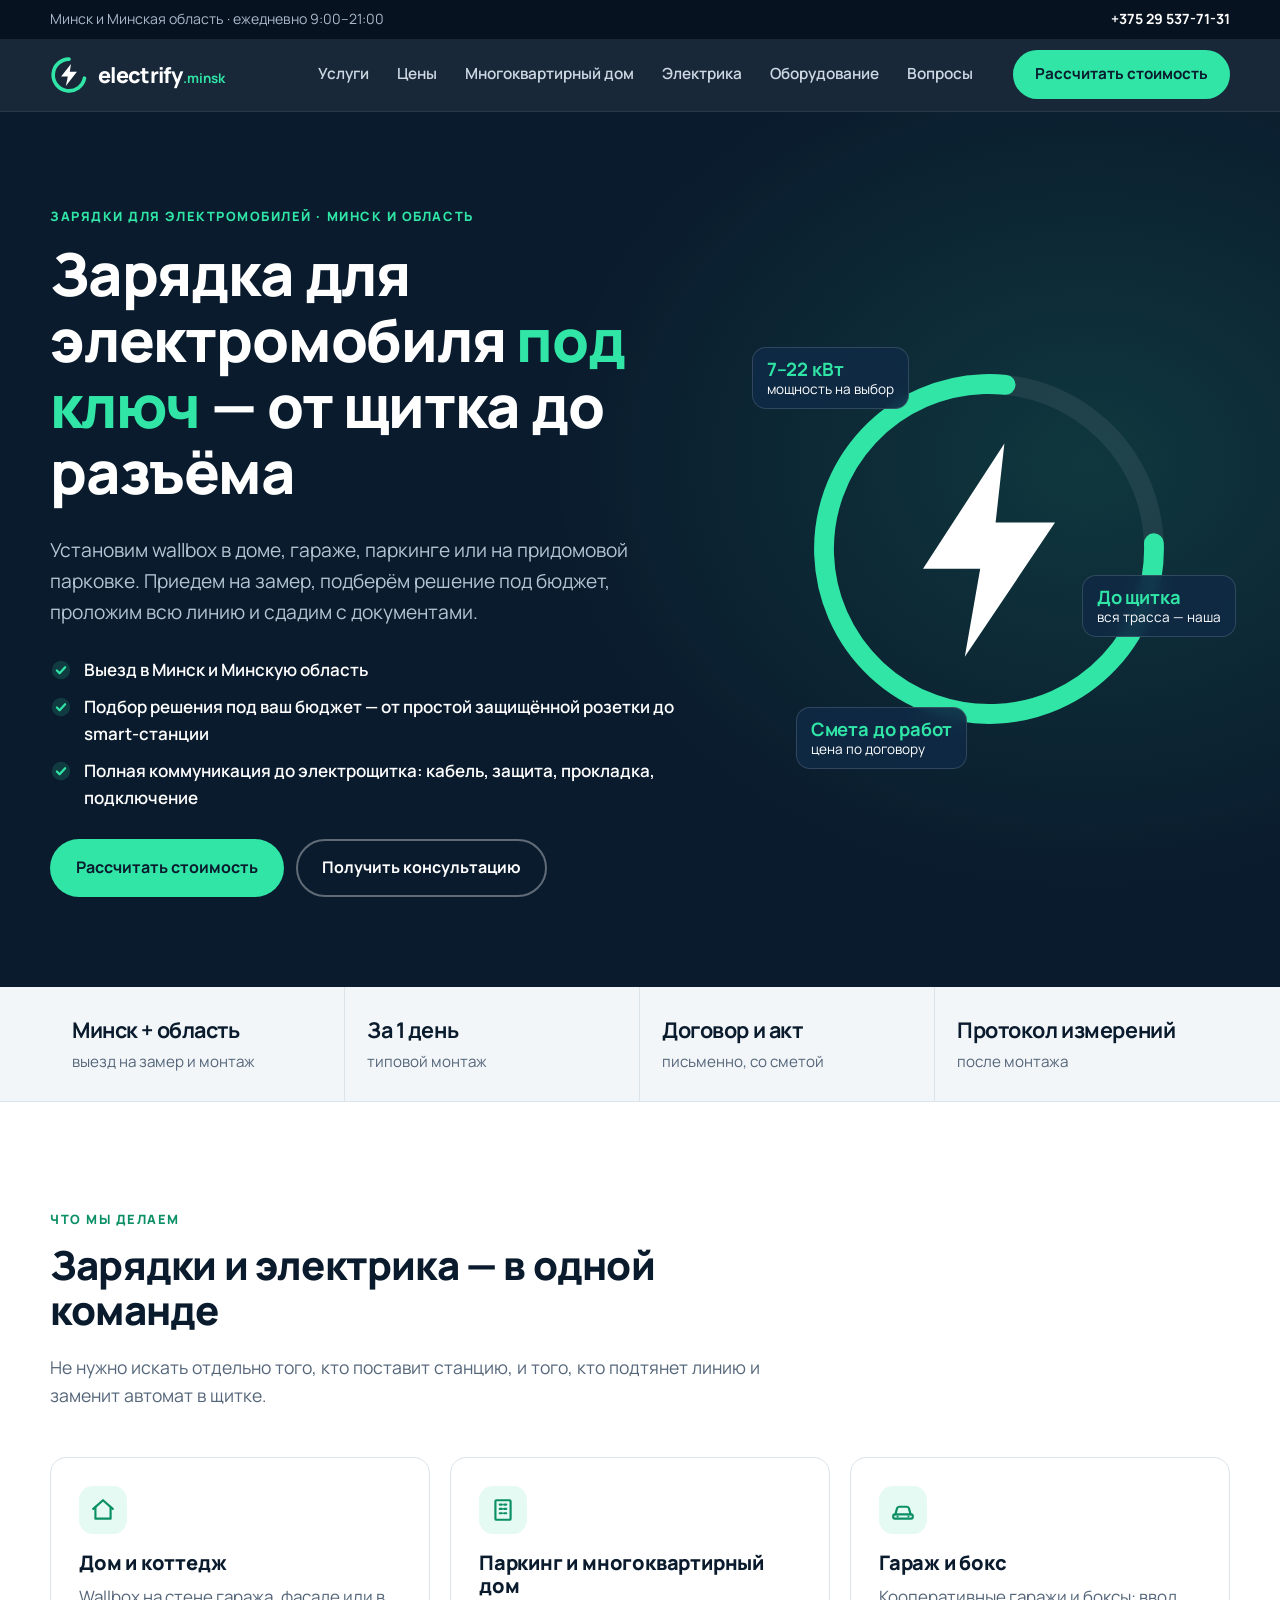
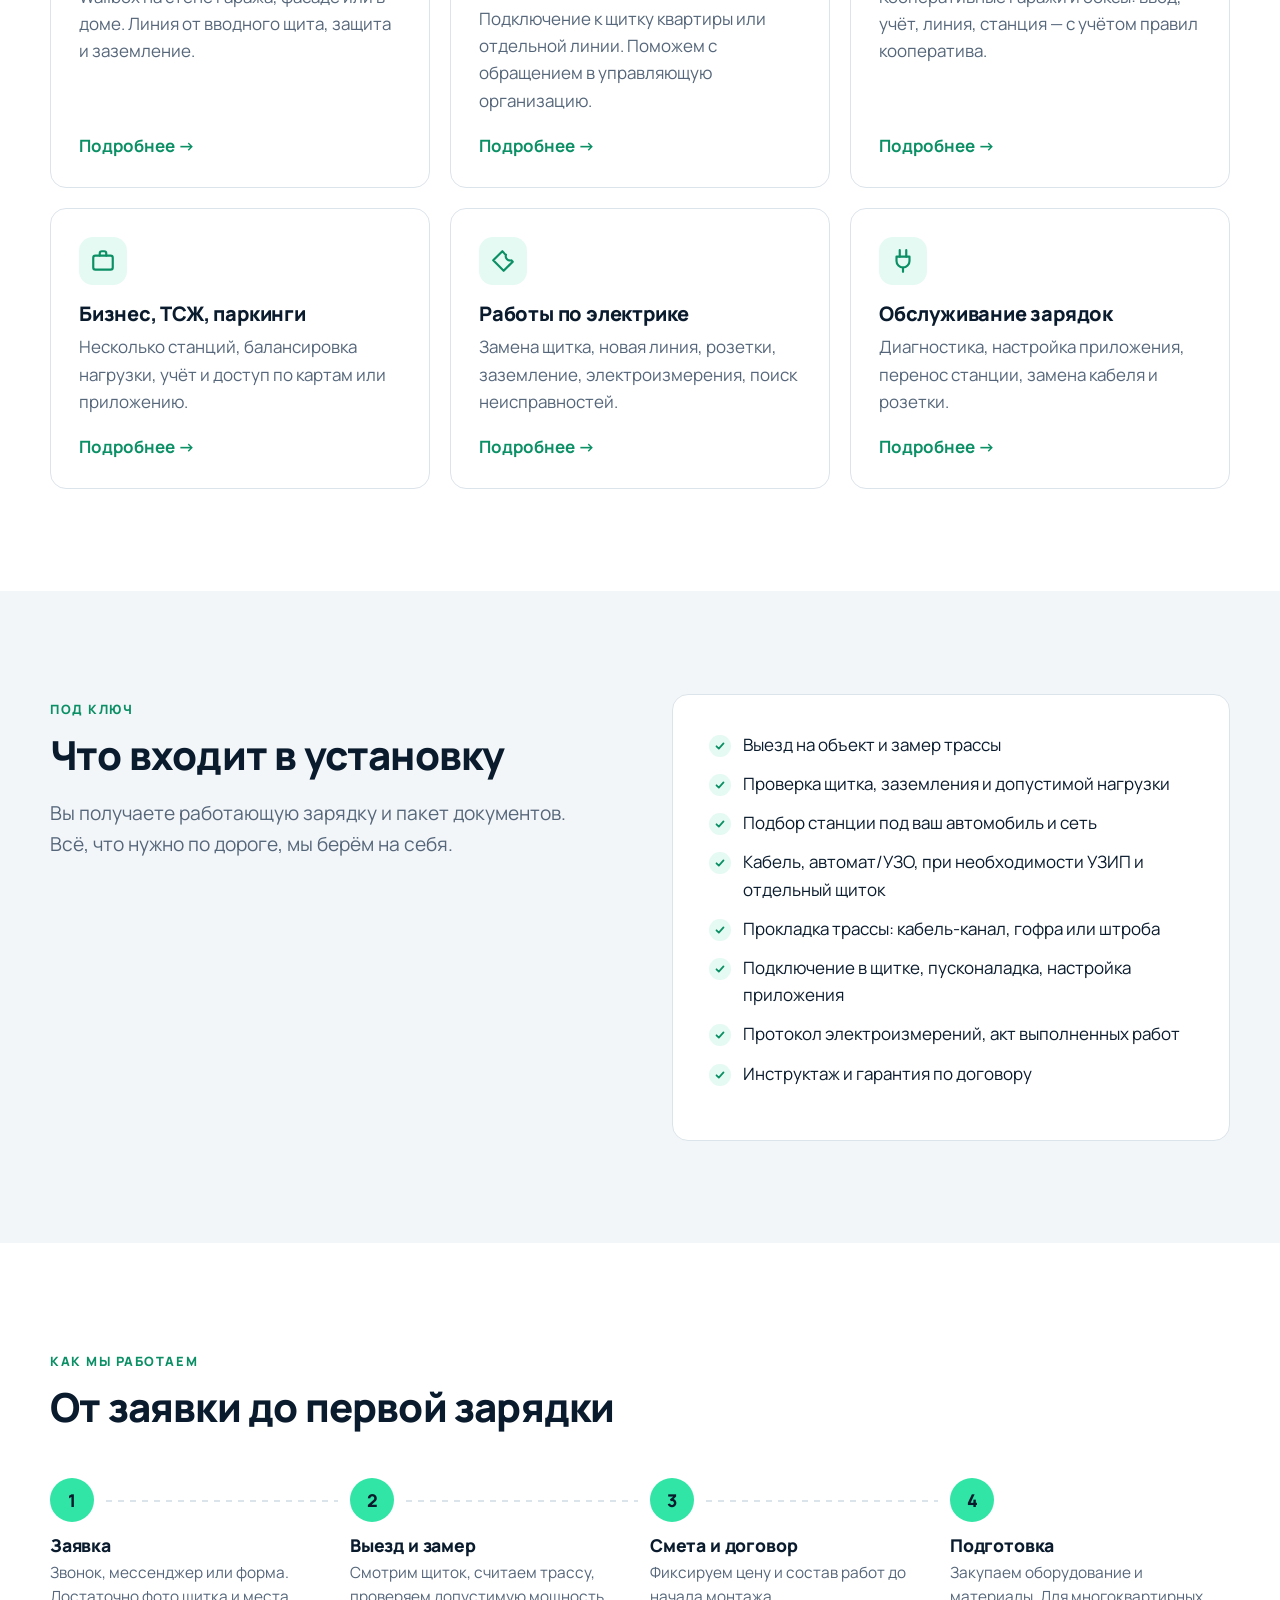
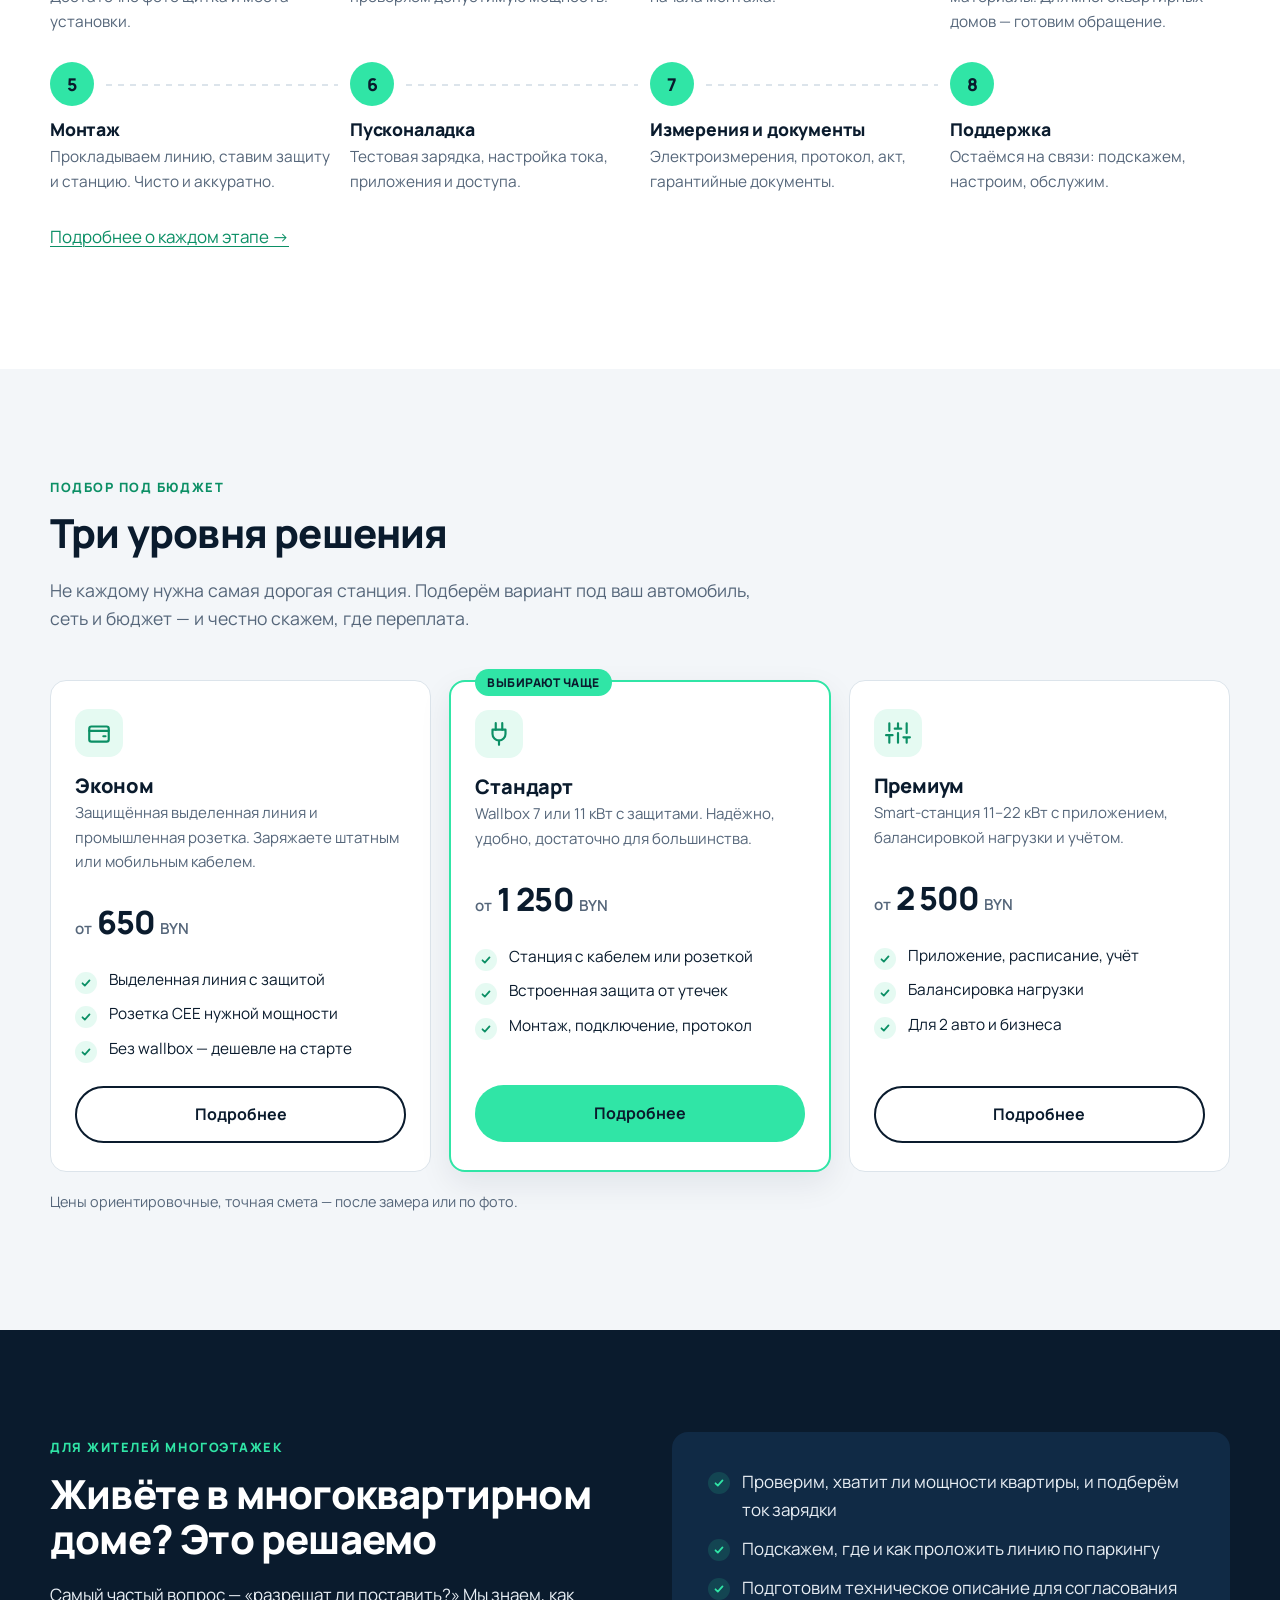
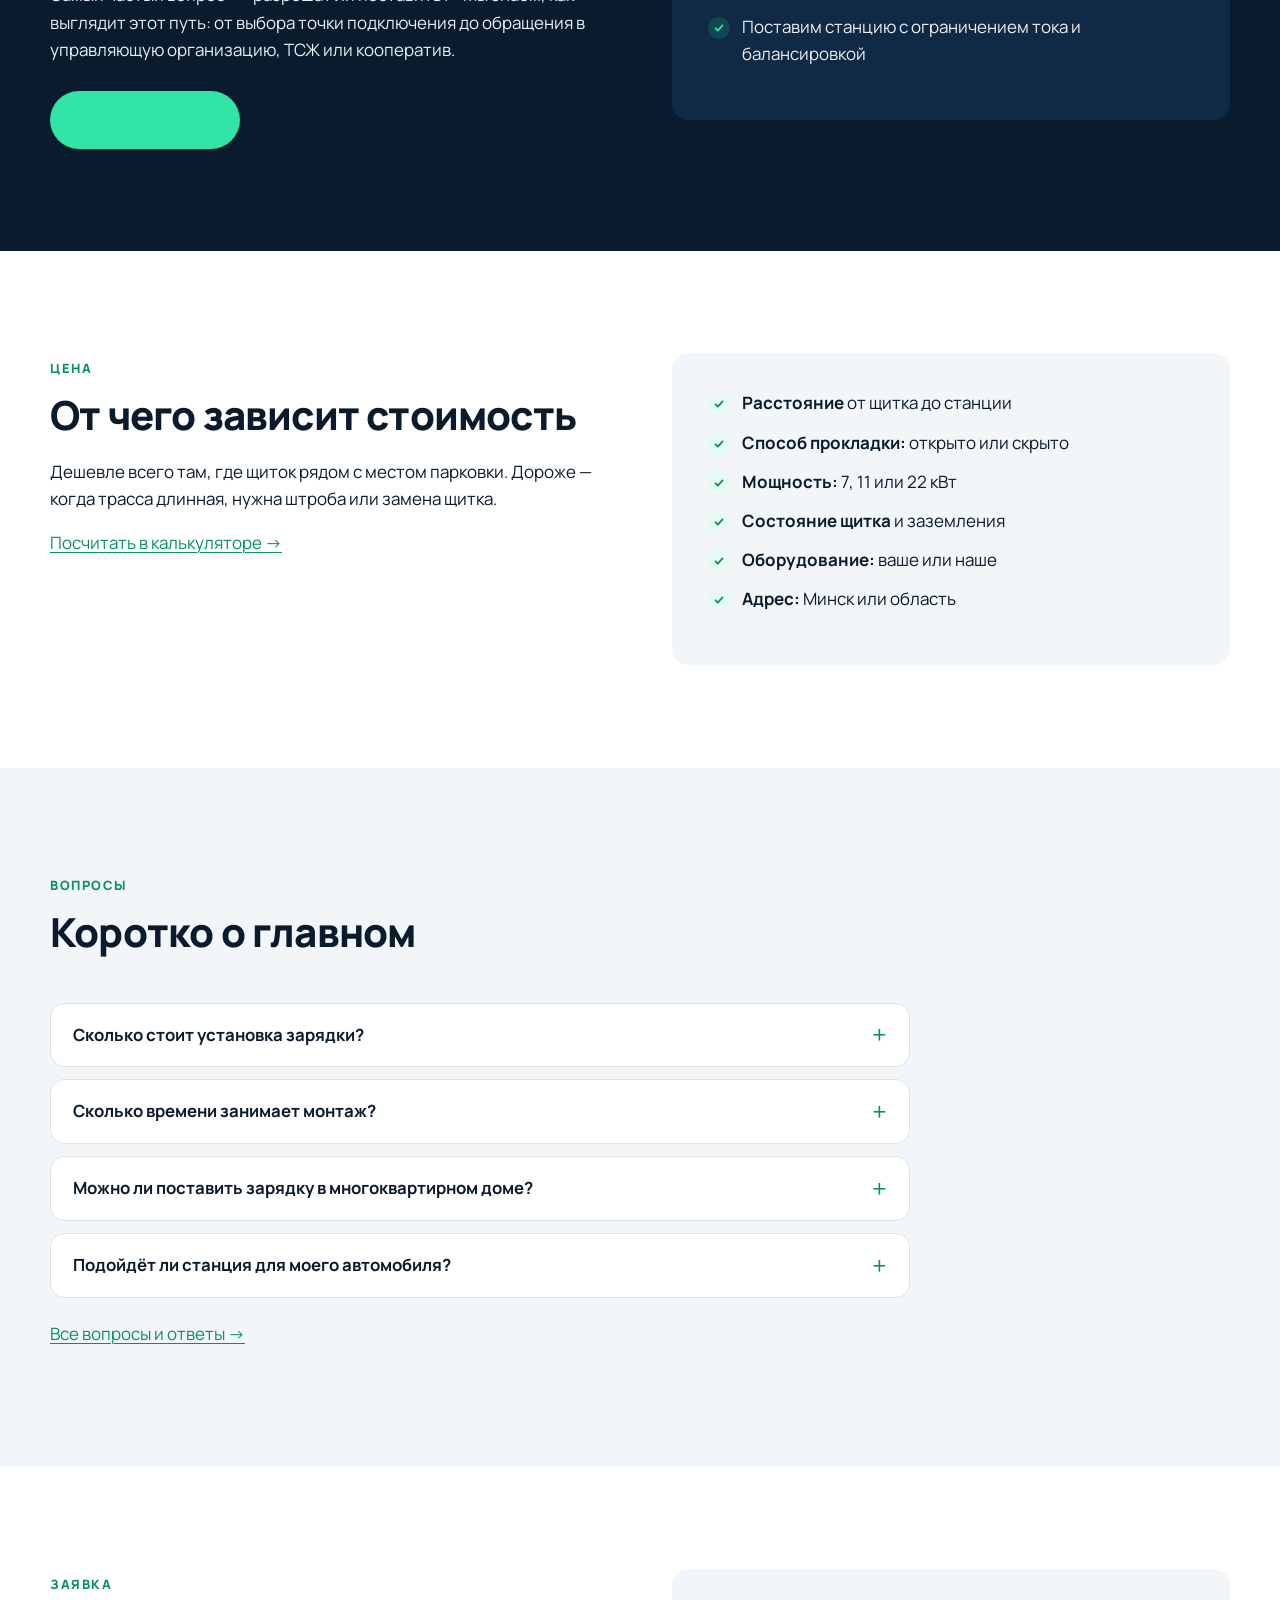
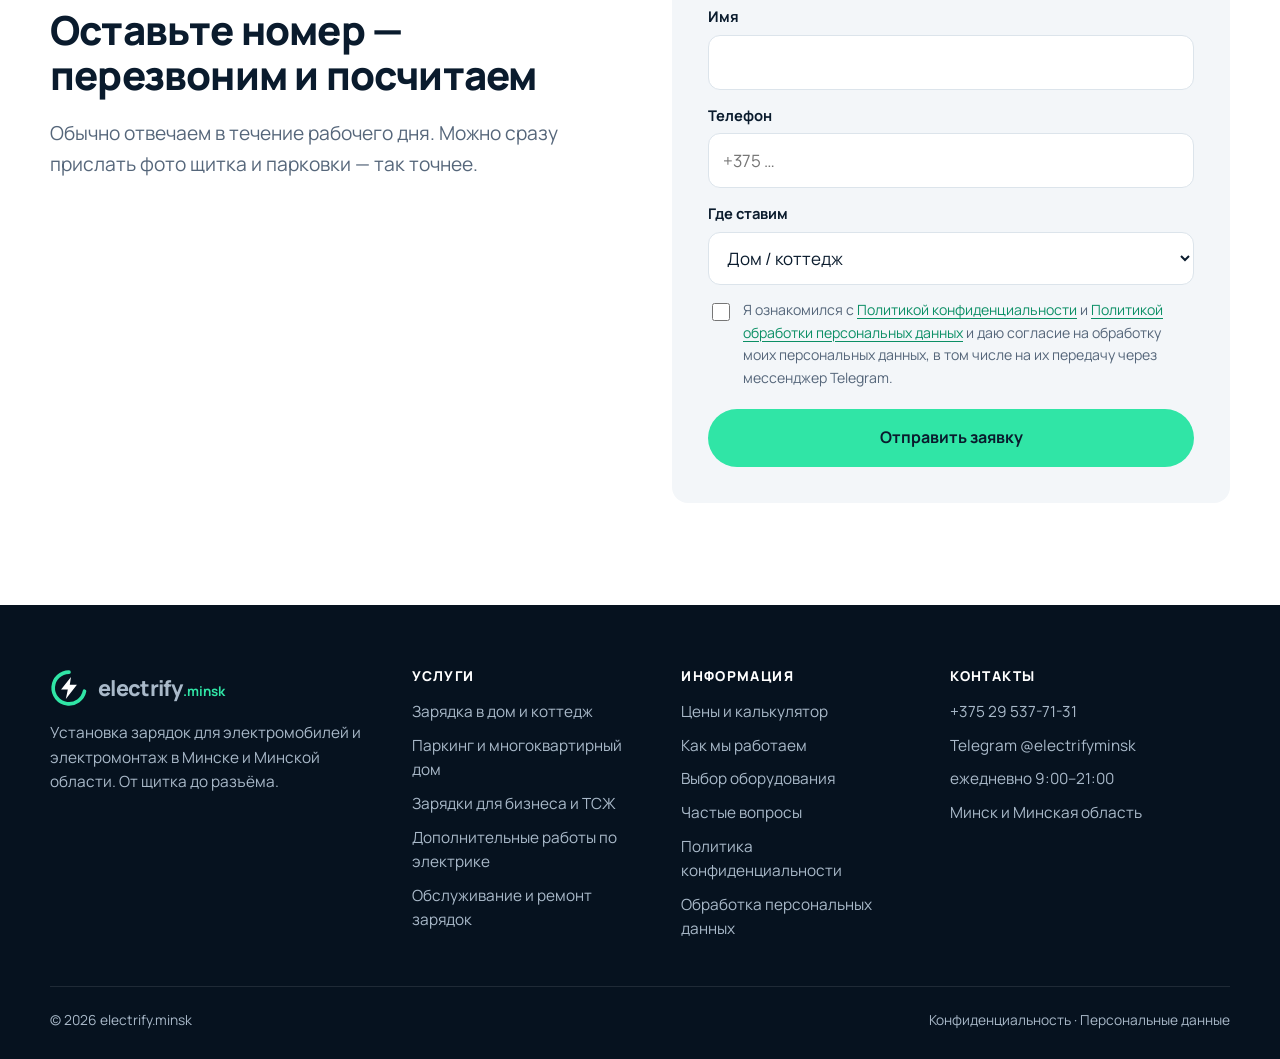
==== commit 50da0420: "Контакты, политики, формы в Telegram, правки" ====
--- a/index.html
+++ b/index.html
@@ -27,12 +27,12 @@
 <body>
 <div class="topbar"><div class="container">
 <span>Минск и Минская область · ежедневно 9:00–21:00</span>
-<a href="tel:+375XXXXXXXXX">+375 (XX) XXX-XX-XX</a>
+<a href="tel:+375295377131">+375 29 537-71-31</a>
 </div></div>
 <header class="site-header"><div class="container header-inner">
 <a class="brand" href="index.html" aria-label="electrify.minsk — на главную"><svg viewBox="0 0 48 48" aria-hidden="true"><path d="M24 4a20 20 0 1 0 19.6 24" fill="none" stroke="#30e5a6" stroke-width="4.6" stroke-linecap="round"/><path d="M26.5 10 14 26h8.5L20 38l14-18h-9z" fill="#fff"/></svg><span class="brand-word">electrify<small>.minsk</small></span></a>
 <nav class="nav" id="nav" aria-label="Основное меню"><a href="services.html">Услуги</a><a href="prices.html">Цены</a><a href="apartment.html">Многоквартирный дом</a><a href="electrics.html">Электрика</a><a href="equipment.html">Оборудование</a><a href="faq.html">Вопросы</a></nav>
-<a class="btn btn-primary header-cta" href="prices.html#calc">Рассчитать стоимость</a>
+<a class="btn btn-primary header-cta" href="prices.html#calc-head">Рассчитать стоимость</a>
 <button class="burger" type="button" aria-label="Открыть меню" aria-expanded="false" aria-controls="nav"><span></span></button>
 </div></header>
 <main>
@@ -46,12 +46,12 @@
 <li><svg viewBox="0 0 24 24" fill="none" aria-hidden="true"><circle cx="12" cy="12" r="10" fill="rgba(48,229,166,.16)"/><path d="M7.5 12.5l3 3 6-6.5" stroke="#30e5a6" stroke-width="2.4" stroke-linecap="round" stroke-linejoin="round"/></svg><span>Подбор решения под ваш бюджет — от простой защищённой розетки до smart-станции</span></li>
 <li><svg viewBox="0 0 24 24" fill="none" aria-hidden="true"><circle cx="12" cy="12" r="10" fill="rgba(48,229,166,.16)"/><path d="M7.5 12.5l3 3 6-6.5" stroke="#30e5a6" stroke-width="2.4" stroke-linecap="round" stroke-linejoin="round"/></svg><span>Полная коммуникация до электрощитка: кабель, защита, прокладка, подключение</span></li>
 </ul>
-<div class="btn-row"><a class="btn btn-primary" href="prices.html#calc">Рассчитать стоимость</a><a class="btn btn-ghost" href="contacts.html">Получить консультацию</a></div>
+<div class="btn-row"><a class="btn btn-primary" href="prices.html#calc-head">Рассчитать стоимость</a><a class="btn btn-ghost" href="contacts.html">Получить консультацию</a></div>
 </div>
 <div class="hero-visual">
 <svg class="ring" viewBox="0 0 400 400" role="img" aria-label="Зарядка электромобиля">
 <circle cx="200" cy="200" r="150" fill="none" stroke="rgba(255,255,255,.07)" stroke-width="18"/>
-<circle class="ring-arc" cx="200" cy="200" r="150" fill="none" stroke="#30e5a6" stroke-width="18" stroke-linecap="round" transform="rotate(-70 200 200)"/>
+<circle class="ring-arc" cx="200" cy="200" r="150" fill="none" stroke="#30e5a6" stroke-width="18" stroke-linecap="round" transform="rotate(-2 200 200)"/>
 <path d="M214 104 140 218h52l-14 80 82-122h-54z" fill="#fff"/>
 </svg>
 <div class="chip chip--1"><b>7–22 кВт</b>мощность на выбор</div>
@@ -138,7 +138,7 @@
 <section class="section"><div class="container split">
 <div class="reveal"><span class="eyebrow">Цена</span><h2>От чего зависит стоимость</h2>
 <p>Дешевле всего там, где щиток рядом с местом парковки. Дороже — когда трасса длинная, нужна штроба или замена щитка.</p>
-<p><a href="prices.html#calc">Посчитать в калькуляторе →</a></p></div>
+<p><a href="prices.html#calc-head">Посчитать в калькуляторе →</a></p></div>
 <div class="panel reveal"><ul class="checks">
 <li><b>Расстояние</b> от щитка до станции</li>
 <li><b>Способ прокладки:</b> открыто или скрыто</li>
@@ -152,7 +152,7 @@
 <section class="section section--alt"><div class="container">
 <div class="section-head reveal"><span class="eyebrow">Вопросы</span><h2>Коротко о главном</h2></div>
 <div class="faq reveal">
-<details><summary>Сколько стоит установка зарядки?</summary><p>От 650 BYN за простую защищённую линию с розеткой и от 1 250 BYN за wallbox «под ключ». Итог зависит от длины трассы, способа прокладки и состояния щитка. Посчитайте в <a href='prices.html#calc'>калькуляторе</a> или пришлите фото — назовём цену до выезда.</p></details><details><summary>Сколько времени занимает монтаж?</summary><p>Типовая установка — несколько часов, обычно в один день. Длинная трасса, штроба или замена щитка могут занять 1–2 дня.</p></details><details><summary>Можно ли поставить зарядку в многоквартирном доме?</summary><p>Да, это распространённая ситуация. Порядок зависит от дома и места парковки: чаще всего нужно согласие управляющей организации, ТСЖ или кооператива. Мы поможем подготовить обращение. Подробности — на <a href='apartment.html'>отдельной странице</a>.</p></details><details><summary>Подойдёт ли станция для моего автомобиля?</summary><p>Да. Подберём разъём (Type 2, GB/T и другие) и ток зарядки под ваш автомобиль. Достаточно марки, модели и года выпуска.</p></details>
+<details><summary>Сколько стоит установка зарядки?</summary><p>От 650 BYN за простую защищённую линию с розеткой и от 1 250 BYN за wallbox «под ключ». Итог зависит от длины трассы, способа прокладки и состояния щитка. Посчитайте в <a href='prices.html#calc-head'>калькуляторе</a> или пришлите фото — назовём цену до выезда.</p></details><details><summary>Сколько времени занимает монтаж?</summary><p>Типовая установка — несколько часов, обычно в один день. Длинная трасса, штроба или замена щитка могут занять 1–2 дня.</p></details><details><summary>Можно ли поставить зарядку в многоквартирном доме?</summary><p>Да, это распространённая ситуация. Порядок зависит от дома и места парковки: чаще всего нужно согласие управляющей организации, ТСЖ или кооператива. Мы поможем подготовить обращение. Подробности — на <a href='apartment.html'>отдельной странице</a>.</p></details><details><summary>Подойдёт ли станция для моего автомобиля?</summary><p>Да. Подберём разъём (Type 2, GB/T и другие) и ток зарядки под ваш автомобиль. Достаточно марки, модели и года выпуска.</p></details>
 </div>
 <p style="margin-top:22px"><a href="faq.html">Все вопросы и ответы →</a></p>
 </div></section>
@@ -165,10 +165,11 @@
 <div><label for="h-name">Имя</label><input id="h-name" name="name" type="text" required autocomplete="name"></div>
 <div><label for="h-phone">Телефон</label><input id="h-phone" name="phone" type="tel" required autocomplete="tel" placeholder="+375 …"></div>
 <div><label for="h-type">Где ставим</label><select id="h-type" name="type"><option>Дом / коттедж</option><option>Паркинг / многоквартирный дом</option><option>Гараж</option><option>Бизнес / ТСЖ</option><option>Пока не знаю</option></select></div>
-<label class="check"><input type="checkbox" required> Согласен на обработку персональных данных (<a href="privacy.html">политика</a>)</label>
+<label class="check full"><input type="checkbox" name="consent" required> <span>Я ознакомился с <a href="privacy.html" target="_blank" rel="noopener">Политикой конфиденциальности</a> и <a href="personal-data.html" target="_blank" rel="noopener">Политикой обработки персональных данных</a> и даю согласие на обработку моих персональных данных, в том числе на их передачу через мессенджер Telegram.</span></label>
+<div class="hp" aria-hidden="true"><label>Не заполняйте это поле<input type="text" name="website" tabindex="-1" autocomplete="off"></label></div>
 <button class="btn btn-primary" type="submit">Отправить заявку</button>
 </form>
-<div class="form-ok" role="status">Спасибо! Заявка принята, мы свяжемся с вами.</div>
+<div class="form-ok" role="status">Спасибо! Заявка принята, мы свяжемся с вами в ближайшее время.</div><div class="form-err" role="alert">Не удалось отправить заявку. Позвоните +375 29 537-71-31 или напишите в Telegram @electrifyminsk.</div>
 </div>
 </div></section>
 </main>
@@ -177,19 +178,18 @@
 <div><a class="brand" href="index.html"><svg viewBox="0 0 48 48" aria-hidden="true"><path d="M24 4a20 20 0 1 0 19.6 24" fill="none" stroke="#30e5a6" stroke-width="4.6" stroke-linecap="round"/><path d="M26.5 10 14 26h8.5L20 38l14-18h-9z" fill="#fff"/></svg><span class="brand-word">electrify<small>.minsk</small></span></a>
 <p>Установка зарядок для электромобилей и электромонтаж в Минске и Минской области. От щитка до разъёма.</p></div>
 <div><h4>Услуги</h4><ul><li><a href="services.html#house">Зарядка в дом и коттедж</a></li><li><a href="apartment.html">Паркинг и многоквартирный дом</a></li><li><a href="services.html#business">Зарядки для бизнеса и ТСЖ</a></li><li><a href="electrics.html">Дополнительные работы по электрике</a></li><li><a href="services.html#service">Обслуживание и ремонт зарядок</a></li></ul></div>
-<div><h4>Информация</h4><ul><li><a href="prices.html">Цены и калькулятор</a></li><li><a href="process.html">Как мы работаем</a></li><li><a href="equipment.html">Выбор оборудования</a></li><li><a href="faq.html">Частые вопросы</a></li><li><a href="about.html">О компании и гарантии</a></li><li><a href="privacy.html">Политика конфиденциальности</a></li></ul></div>
+<div><h4>Информация</h4><ul><li><a href="prices.html">Цены и калькулятор</a></li><li><a href="process.html">Как мы работаем</a></li><li><a href="equipment.html">Выбор оборудования</a></li><li><a href="faq.html">Частые вопросы</a></li><li><a href="privacy.html">Политика конфиденциальности</a></li><li><a href="personal-data.html">Обработка персональных данных</a></li></ul></div>
 <div><h4>Контакты</h4><ul>
-<li><a href="tel:+375XXXXXXXXX">+375 (XX) XXX-XX-XX</a></li>
-<li><a href="https://t.me/CHANGE_ME" rel="noopener">Telegram</a> · <a href="viber://chat?number=%2B375XXXXXXXXX">Viber</a></li>
-<li><a href="mailto:info@your-domain.by">info@your-domain.by</a></li>
+<li><a href="tel:+375295377131">+375 29 537-71-31</a></li>
+<li><a href="https://t.me/electrifyminsk" rel="noopener">Telegram @electrifyminsk</a></li>
 <li>ежедневно 9:00–21:00</li>
 <li>Минск и Минская область</li></ul></div>
 </div>
-<div class="footer-bottom"><span>© <span id="year">2026</span> electrify.minsk</span><span>ООО «Название» · УНП XXXXXXXXX · адрес, г. Минск</span></div>
+<div class="footer-bottom"><span>© <span id="year">2026</span> electrify.minsk</span><span><a href="privacy.html">Конфиденциальность</a> · <a href="personal-data.html">Персональные данные</a></span></div>
 </div></footer>
 <div class="mobile-bar">
-<a class="btn btn-outline" style="color:#fff;border-color:rgba(255,255,255,.35)" href="tel:+375XXXXXXXXX">Позвонить</a>
-<a class="btn btn-primary" href="https://t.me/CHANGE_ME" rel="noopener">Написать</a>
+<a class="btn btn-outline" style="color:#fff;border-color:rgba(255,255,255,.35)" href="tel:+375295377131">Позвонить</a>
+<a class="btn btn-primary" href="https://t.me/electrifyminsk" rel="noopener">Написать</a>
 </div>
 <script src="assets/main.js"></script>
 </body>
--- a/assets/style.css
+++ b/assets/style.css
@@ -18,7 +18,7 @@
 }
 
 *, *::before, *::after { box-sizing: border-box; }
-html { scroll-behavior: smooth; -webkit-text-size-adjust: 100%; }
+html { scroll-behavior: smooth; -webkit-text-size-adjust: 100%; scroll-padding-top: 96px; }
 body {
   margin: 0; font-family: var(--font); color: var(--ink); background: var(--bg);
   font-size: 17px; line-height: 1.6; -webkit-font-smoothing: antialiased;
@@ -116,15 +116,15 @@
 .hero-visual { position: relative; max-width: 440px; margin-inline: auto; width: 100%; }
 .hero-visual .ring { width: 100%; height: auto; }
 .ring-arc { stroke-dasharray: 942; stroke-dashoffset: 942; animation: charge 2.4s .3s cubic-bezier(.3,.7,.2,1) forwards; }
-@keyframes charge { to { stroke-dashoffset: 210; } }
+@keyframes charge { to { stroke-dashoffset: 215; } }
 .chip {
   position: absolute; background: rgba(16,42,69,.92); border: 1px solid rgba(255,255,255,.14); border-radius: 14px;
   padding: 10px 14px; font-size: .85rem; line-height: 1.25; backdrop-filter: blur(6px);
 }
 .chip b { display: block; font-size: 1.15rem; color: var(--mint); letter-spacing: -.01em; }
-.chip--1 { top: 6%; right: -2%; }
-.chip--2 { bottom: 24%; left: -4%; }
-.chip--3 { bottom: 2%; right: 4%; }
+.chip--1 { top: 4%; left: -4%; }
+.chip--2 { bottom: 30%; right: -6%; }
+.chip--3 { bottom: 0; left: 6%; }
 
 /* Страничный hero */
 .page-hero { background: var(--navy); color: #fff; padding: clamp(40px, 6vw, 72px) 0 clamp(36px, 5vw, 60px); position: relative; overflow: hidden; }
@@ -246,6 +246,12 @@
 .form-grid .full { grid-column: 1 / -1; }
 .check { display: flex; gap: 10px; align-items: flex-start; font-weight: 400; font-size: .88rem; color: var(--muted); }
 .check input { margin-top: 4px; accent-color: var(--mint-d); width: 18px; height: 18px; flex: none; }
+.form-err { display: none; background: #fdecec; border: 1px solid #e3a9a3; color: #7a1f17; border-radius: 12px; padding: 16px 18px; font-weight: 600; margin-top: 14px; }
+.hp { position: absolute; left: -9999px; width: 1px; height: 1px; overflow: hidden; }
+.legal { max-width: 820px; }
+.legal h2 { font-size: 1.35rem; margin: 1.8em 0 .6em; }
+.legal ul { display: grid; gap: 6px; }
+#calc-head { scroll-margin-top: 100px; }
 .form-ok { display: none; background: var(--mint-soft); border: 1px solid var(--mint); color: var(--navy); border-radius: 12px; padding: 16px 18px; font-weight: 600; }
 
 /* FAQ */
@@ -292,7 +298,7 @@
 .reveal.in { opacity: 1; transform: none; }
 @media (prefers-reduced-motion: reduce) {
   .reveal { opacity: 1; transform: none; transition: none; }
-  .ring-arc { animation: none; stroke-dashoffset: 210; }
+  .ring-arc { animation: none; stroke-dashoffset: 215; }
   html { scroll-behavior: auto; }
 }
 
@@ -326,7 +332,7 @@
   .topbar .container > span:first-child { display: none; }
   .grid-2, .grid-3, .grid-4, .tiers, .tiers--3, .steps, .form-grid, .footer-grid { grid-template-columns: 1fr; }
   .steps li::after { display: none; }
-  .chip--1 { right: 0; } .chip--2 { left: 0; }
+  .chip--1 { left: 0; } .chip--2 { right: 0; }
   .btn-row .btn { flex: 1 1 100%; }
   .mobile-bar {
     display: grid; grid-template-columns: 1fr 1fr; gap: 10px; position: fixed; left: 0; right: 0; bottom: 0; z-index: 60;
